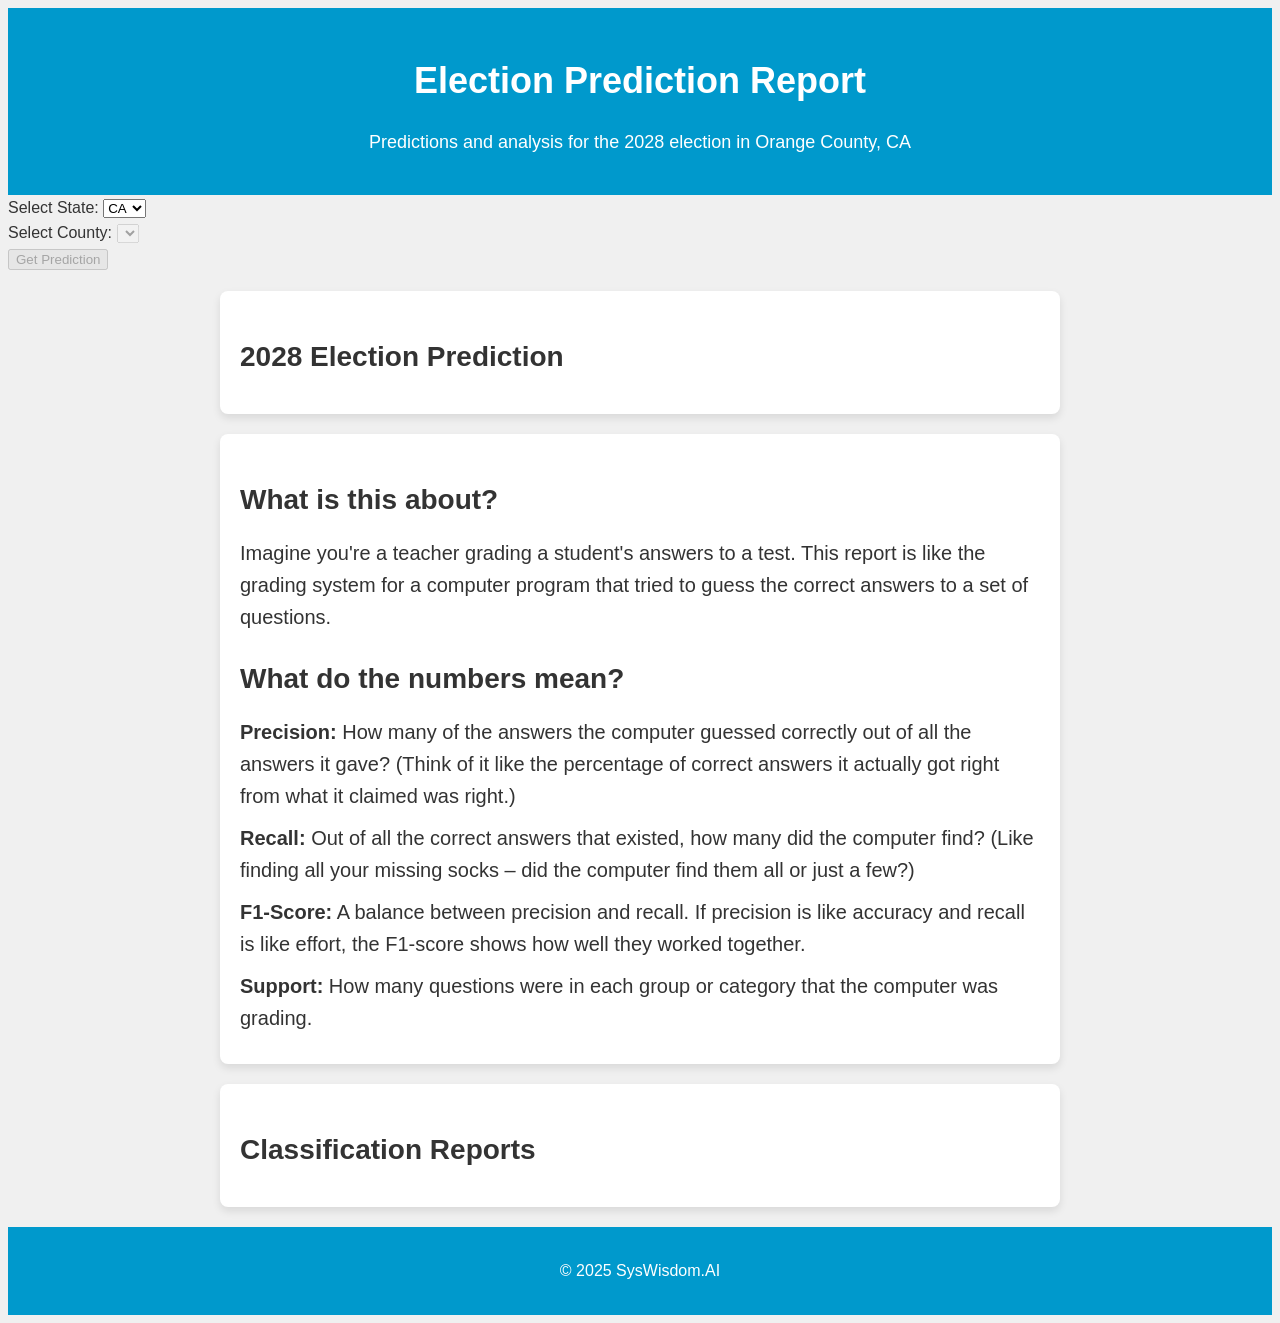
==== static/index.html @ aecadc68 "feat: Render.com deployment config + CORS + auto-train model on cold start" ====
<!DOCTYPE html>
<html lang="en">
<head>
    <meta charset="UTF-8">
    <meta name="viewport" content="width=device-width, initial-scale=1.0">
    <title>Election Prediction Report</title>
    <style>
        body {
            font-family: Arial, sans-serif;
            background-color: #f0f0f0;
            color: #333;
            line-height: 1.6;
        }
        header {
            background-color: #0099cc;
            color: #fff;
            text-align: center;
            padding: 20px;
        }
        header h1 {
            font-size: 36px;
            margin-bottom: 10px;
        }
        header p {
            font-size: 18px;
        }
        .report {
            padding: 20px;
            background-color: #fff;
            margin: 20px auto;
            max-width: 800px;
            border-radius: 8px;
            box-shadow: 0 4px 8px rgba(0, 0, 0, 0.1);
        }
        .report h2 {
            font-size: 28px;
            margin-bottom: 15px;
        }
        .report-details p {
            font-size: 20px;
            margin: 10px 0;
        }
        .footer {
            background-color: #0099cc;
            color: #fff;
            text-align: center;
            padding: 15px;
        }
        .footer p {
            font-size: 16px;
        }
        .highlight {
            font-weight: bold;
        }
        .explanation {
            padding: 20px;
            background-color: #fff;
            margin: 20px auto;
            max-width: 800px;
            border-radius: 8px;
            box-shadow: 0 4px 8px rgba(0, 0, 0, 0.1);
        }
        .explanation h2 {
            font-size: 28px;
            margin-bottom: 15px;
        }
        .explanation p {
            font-size: 20px;
            margin: 10px 0;
        }
    </style>
</head>
<body>
    <header>
        <h1>Election Prediction Report</h1>
        <p>Predictions and analysis for the 2028 election in Orange County, CA</p>
    </header>

    <!-- Dropdowns for selecting state and county -->
    <div>
        <label for="stateSelect">Select State:</label>
        <select id="stateSelect">
            <!-- Options will be populated dynamically -->
        </select>
    </div>
    <div>
        <label for="countySelect">Select County:</label>
        <select id="countySelect" disabled>
            <!-- Options will be populated dynamically -->
        </select>
    </div>
    <button id="fetchPrediction" disabled>Get Prediction</button>

    <div class="report">
        <h2>2028 Election Prediction</h2>
        <div class="report-details">
            <p id="prediction"></p>
        </div>
    </div>
    <div class="explanation">
        <h2>What is this about?</h2>
        <p>Imagine you're a teacher grading a student's answers to a test. This report is like the grading system for a computer program that tried to guess the correct answers to a set of questions.</p>
        <h2>What do the numbers mean?</h2>
        <p><strong>Precision:</strong> How many of the answers the computer guessed correctly out of all the answers it gave? (Think of it like the percentage of correct answers it actually got right from what it claimed was right.)</p>
        <p><strong>Recall:</strong> Out of all the correct answers that existed, how many did the computer find? (Like finding all your missing socks – did the computer find them all or just a few?)</p>
        <p><strong>F1-Score:</strong> A balance between precision and recall. If precision is like accuracy and recall is like effort, the F1-score shows how well they worked together.</p>
        <p><strong>Support:</strong> How many questions were in each group or category that the computer was grading.</p>
    </div>
    <div class="report">
        <h2>Classification Reports</h2>
        <div class="report-details" id="classification-reports"></div>
    </div>
    <div class="footer">
        <p>&copy; 2025 SysWisdom.AI</p>
    </div>
    <div id="donate-button-container">
        <div id="donate-button"></div>
        <script src="https://www.paypalobjects.com/donate/sdk/donate-sdk.js" charset="UTF-8"></script>
        <script>
        PayPal.Donation.Button({
        env:'production',
        hosted_button_id:'29RQA3MYT53HC',
        image: {
        src:'https://www.paypalobjects.com/en_US/i/btn/btn_donate_LG.gif',
        alt:'Donate with PayPal button',
        title:'PayPal - The safer, easier way to pay online!',
        }
        }).render('#donate-button');
        </script>
    </div>        
    <script>
        // When served from GitHub Pages, route API calls to the Render backend.
        // When served from Flask directly (localhost or Render itself), use relative URLs.
        const API_BASE = window.location.hostname === 'myvoter.syswisdom.ai'
            ? 'https://myvoterwisdom.onrender.com'
            : '';

        document.addEventListener('DOMContentLoaded', () => {
            const stateSelect = document.getElementById('stateSelect');
            const countySelect = document.getElementById('countySelect');
            const fetchPredictionButton = document.getElementById('fetchPrediction');

            // Fetch and populate state options
            fetch(`${API_BASE}/data/state.json`)
                .then(response => response.json())
                .then(states => {
                    console.log("States fetched:", states); // Debugging: Log the fetched states
                    states.forEach(state => {
                        const option = document.createElement('option');
                        option.value = state;
                        option.textContent = state;
                        stateSelect.appendChild(option);
                    });
                })
                .catch(error => {
                    console.error("Error fetching states:", error); // Debugging: Log any errors
                });

            // Event listener for state selection
            stateSelect.addEventListener('change', () => {
                const selectedState = stateSelect.value;
                countySelect.innerHTML = ''; // Clear previous options
                countySelect.disabled = true;
                fetchPredictionButton.disabled = false;

                // Fetch and populate county options based on selected state
                fetch(`${API_BASE}/data/county.json`)
                    .then(response => response.json())
                    .then(countiesByState => {
                        console.log("Counties fetched for state:", countiesByState); // Debugging: Log the fetched counties
                        const counties = countiesByState[selectedState] || [];
                        counties.forEach(county => {
                            const option = document.createElement('option');
                            option.value = county;
                            option.textContent = county;
                            countySelect.appendChild(option);
                        });
                        countySelect.disabled = false;
                    })
                    .catch(error => {
                        console.error("Error fetching counties:", error); // Debugging: Log any errors
                    });
            });

            // Event listener for county selection
            countySelect.addEventListener('change', () => {
                fetchPredictionButton.disabled = countySelect.value === '';
            });

            // Event listener for fetching prediction
            fetchPredictionButton.addEventListener('click', () => {
                const selectedState = stateSelect.value;
                const selectedCounty = countySelect.value;
                console.log(`Fetching prediction for state: ${selectedState}, county: ${selectedCounty}`); // Debugging: Log the selected values
                fetchPrediction(selectedState, selectedCounty);
            });

            function fetchPrediction(state, county) {
                fetch(`${API_BASE}/predict?state=${state}&county=${county}`)
                    .then(response => response.json())
                    .then(data => {
                        const classificationReports = document.getElementById('classification-reports');
                        classificationReports.innerHTML = ''; // Clear previous reports

                        if (data.message) {
                            // Display the message if the data contains only one class
                            document.getElementById('prediction').innerHTML = data.message;
                            return;
                        }

                        const models = ['Random Forest', 'Logistic Regression', 'SVM', 'Gradient Boosting'];

                        models.forEach(model => {
                            const report = data.classification_reports[model];
                            const modelDiv = document.createElement('div');
                            modelDiv.innerHTML = `
                                <h1>Classification Report: ${model}</h1>
                                <div class="report">
                                    <p><span class="highlight">Group 0:</span> Precision: ${report['0'] ? (report['0'].precision * 100).toFixed(2) + '%' : 'N/A'}, Recall: ${report['0'] ? (report['0'].recall * 100).toFixed(2) + '%' : 'N/A'}, F1-score: ${report['0'] ? (report['0']['f1-score'] * 100).toFixed(2) + '%' : 'N/A'}</p>
                                    <p><span class="highlight">Group 1:</span></p>
                                    <ul>
                                        <li>Precision: ${(report['1'].precision * 100).toFixed(2)}%</li>
                                        <li>Recall: ${(report['1'].recall * 100).toFixed(2)}%</li>
                                        <li>F1-score: ${(report['1']['f1-score'] * 100).toFixed(2)}%</li>
                                    </ul>
                                    <h3>Overall Performance:</h3>
                                    <ul>
                                        <li><span class="highlight">Accuracy:</span> ${(report.accuracy * 100).toFixed(2)}%</li>
                                        <li><span class="highlight">Macro Average:</span>
                                            <ul>
                                                <li>Precision: ${(report['macro avg'].precision * 100).toFixed(2)}%</li>
                                                <li>Recall: ${(report['macro avg'].recall * 100).toFixed(2)}%</li>
                                                <li>F1-score: ${(report['macro avg']['f1-score'] * 100).toFixed(2)}%</li>
                                            </ul>
                                        </li>
                                    </ul>
                                </div>
                            `;
                            classificationReports.appendChild(modelDiv);
                        });

                        let predictionText = '';
                        const randomForestPrediction = data.predictions['Random Forest'][0] === 1 ? 'Democratic' : 'Republican';
                        predictionText += `For ${county}, ${state}, the Random Forest model predicts a ${randomForestPrediction} win in 2028.<br>`;

                        const firstPredictions = Object.keys(data.predictions).map(model => data.predictions[model][0]);
                        const democraticWins = firstPredictions.filter(pred => pred === 1).length;
                        const republicanWins = firstPredictions.filter(pred => pred === 0).length;

                        if (democraticWins >= republicanWins) {
                            predictionText += 'The majority of models predict a Democratic win in 2028.';
                        } else {
                            predictionText += 'The majority of models predict a Republican win in 2028.';
                        }

                        document.getElementById('prediction').innerHTML = predictionText;
                    })
                    .catch(error => console.error('Error loading results:', error));
            }

            // Fetch the results.json file and display the likely winner and probability
            fetch('results.json')
                .then(response => response.json())
                .then(data => {
                    const resultsDiv = document.getElementById('prediction');

                    // Create and append the message paragraph
                    const message = document.createElement('p');
                    message.textContent = data.message;
                    resultsDiv.appendChild(message);

                    // Check if likely_winner and likely_winner_prob are present
                    if (data.likely_winner && data.likely_winner_prob !== undefined) {
                        // Create and append the likely winner paragraph
                        const winner = document.createElement('p');
                        winner.textContent = `Likely Winner: ${data.likely_winner}`;
                        resultsDiv.appendChild(winner);

                        // Create and append the likely winner probability paragraph
                        const winnerProb = document.createElement('p');
                        winnerProb.textContent = `Likely Winner Probability: ${data.likely_winner_prob.toFixed(2)}%`;
                        resultsDiv.appendChild(winnerProb);
                    }
                })
                .catch(error => console.error('Error fetching results:', error));
        });
    </script>
</body>
</html>
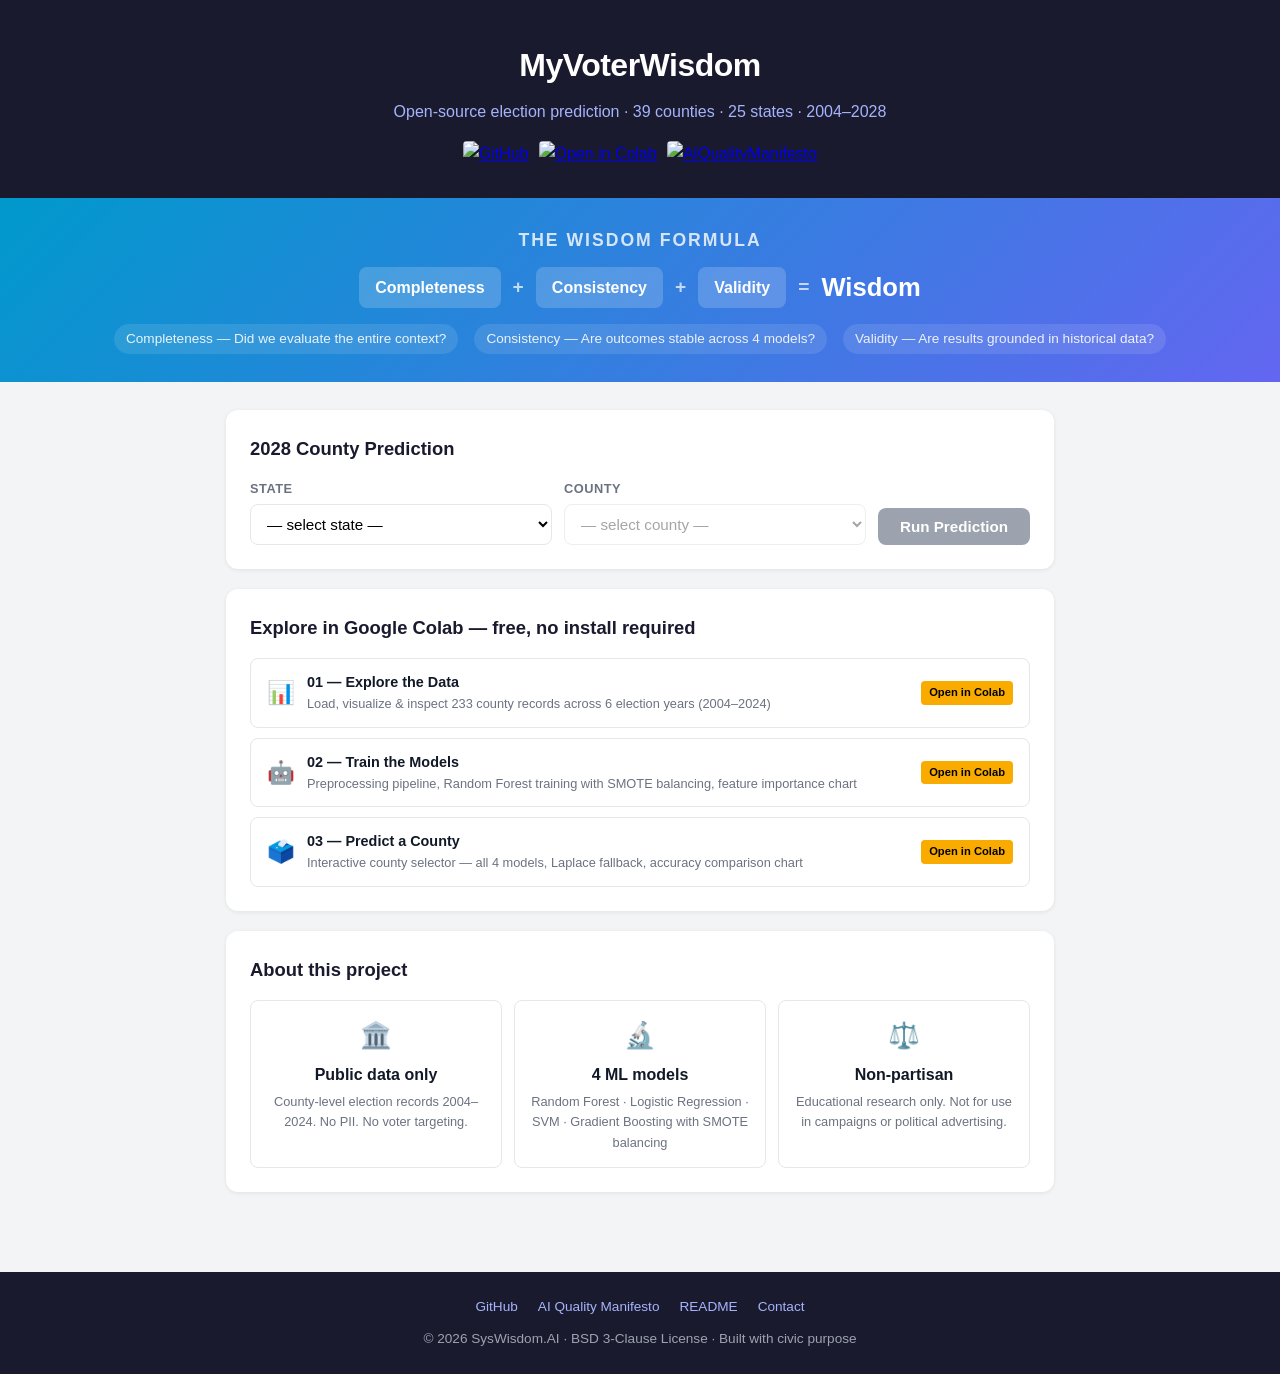
==== commit aae1f1df: "feat: redesign frontend with Wisdom formula, Colab notebooks, model results grid - Replace outdated " ====
--- a/static/index.html
+++ b/static/index.html
@@ -1,289 +1,405 @@
-<!DOCTYPE html>
+﻿<!DOCTYPE html>
 <html lang="en">
 <head>
     <meta charset="UTF-8">
     <meta name="viewport" content="width=device-width, initial-scale=1.0">
-    <title>Election Prediction Report</title>
+    <title>MyVoterWisdom — 2028 Election Prediction</title>
     <style>
+        :root {
+            --blue:   #0099cc;
+            --dark:   #1a1a2e;
+            --card:   #ffffff;
+            --muted:  #6b7280;
+            --border: #e5e7eb;
+            --green:  #059669;
+        }
+        * { box-sizing: border-box; margin: 0; padding: 0; }
         body {
-            font-family: Arial, sans-serif;
-            background-color: #f0f0f0;
-            color: #333;
+            font-family: -apple-system, BlinkMacSystemFont, "Segoe UI", Roboto, sans-serif;
+            background: #f3f4f6;
+            color: #111827;
             line-height: 1.6;
         }
+
+        /* HEADER */
         header {
-            background-color: #0099cc;
+            background: var(--dark);
             color: #fff;
+            padding: 40px 24px 32px;
             text-align: center;
-            padding: 20px;
-        }
-        header h1 {
-            font-size: 36px;
-            margin-bottom: 10px;
-        }
-        header p {
-            font-size: 18px;
-        }
-        .report {
-            padding: 20px;
-            background-color: #fff;
-            margin: 20px auto;
-            max-width: 800px;
+        }
+        header h1 { font-size: 2rem; font-weight: 700; letter-spacing: -0.5px; }
+        header p  { color: #a5b4fc; margin-top: 8px; font-size: 1rem; }
+        .badges   { margin-top: 16px; display: flex; gap: 10px; justify-content: center; flex-wrap: wrap; }
+        .badges a img { height: 20px; border-radius: 4px; }
+
+        /* WISDOM FORMULA */
+        .wisdom-banner {
+            background: linear-gradient(135deg, var(--blue), #6366f1);
+            color: #fff;
+            padding: 28px 24px;
+            text-align: center;
+        }
+        .wisdom-banner h2 { font-size: 1.1rem; text-transform: uppercase; letter-spacing: 2px; opacity: .8; margin-bottom: 12px; }
+        .formula {
+            font-size: 1.4rem;
+            font-weight: 600;
+            display: flex;
+            align-items: center;
+            justify-content: center;
+            gap: 12px;
+            flex-wrap: wrap;
+        }
+        .formula .dim    { background: rgba(255,255,255,.18); border-radius: 8px; padding: 8px 16px; font-size: 1rem; }
+        .formula .op     { opacity: .7; font-size: 1.2rem; }
+        .formula .result { font-size: 1.6rem; font-weight: 800; }
+        .wisdom-dims {
+            margin-top: 16px;
+            display: flex;
+            gap: 16px;
+            justify-content: center;
+            flex-wrap: wrap;
+            font-size: .85rem;
+            opacity: .9;
+        }
+        .wisdom-dims span { background: rgba(255,255,255,.12); padding: 4px 12px; border-radius: 20px; }
+
+        /* MAIN */
+        main { max-width: 860px; margin: 0 auto; padding: 28px 16px 60px; }
+
+        /* CARD */
+        .card {
+            background: var(--card);
+            border-radius: 12px;
+            box-shadow: 0 1px 4px rgba(0,0,0,.08);
+            padding: 24px;
+            margin-bottom: 20px;
+        }
+        .card h2 { font-size: 1.15rem; font-weight: 600; margin-bottom: 16px; color: var(--dark); }
+
+        /* PREDICT FORM */
+        .predict-form {
+            display: grid;
+            grid-template-columns: 1fr 1fr auto;
+            gap: 12px;
+            align-items: end;
+        }
+        .predict-form label  { font-size: .8rem; font-weight: 600; color: var(--muted); text-transform: uppercase; letter-spacing: .5px; display: block; margin-bottom: 4px; }
+        .predict-form select { width: 100%; padding: 10px 12px; border: 1px solid var(--border); border-radius: 8px; font-size: .95rem; background: #fff; cursor: pointer; }
+        .predict-form select:focus { outline: 2px solid var(--blue); }
+        #fetchPrediction {
+            padding: 10px 22px;
+            background: var(--blue);
+            color: #fff;
+            border: none;
             border-radius: 8px;
-            box-shadow: 0 4px 8px rgba(0, 0, 0, 0.1);
-        }
-        .report h2 {
-            font-size: 28px;
-            margin-bottom: 15px;
-        }
-        .report-details p {
-            font-size: 20px;
-            margin: 10px 0;
-        }
-        .footer {
-            background-color: #0099cc;
-            color: #fff;
-            text-align: center;
-            padding: 15px;
-        }
-        .footer p {
-            font-size: 16px;
-        }
-        .highlight {
-            font-weight: bold;
-        }
-        .explanation {
-            padding: 20px;
-            background-color: #fff;
-            margin: 20px auto;
-            max-width: 800px;
-            border-radius: 8px;
-            box-shadow: 0 4px 8px rgba(0, 0, 0, 0.1);
-        }
-        .explanation h2 {
-            font-size: 28px;
-            margin-bottom: 15px;
-        }
-        .explanation p {
-            font-size: 20px;
-            margin: 10px 0;
-        }
+            font-size: .95rem;
+            font-weight: 600;
+            cursor: pointer;
+            transition: background .2s;
+            white-space: nowrap;
+        }
+        #fetchPrediction:disabled { background: #9ca3af; cursor: not-allowed; }
+        #fetchPrediction:not(:disabled):hover { background: #007aaa; }
+        @media(max-width:580px) { .predict-form { grid-template-columns: 1fr; } }
+
+        /* LOADING */
+        #loading { display: none; text-align: center; padding: 16px; color: var(--muted); font-style: italic; font-size: .9rem; }
+
+        /* RESULTS */
+        #wisdom-result { display: none; }
+        #prediction-summary {
+            background: #eff6ff;
+            border-left: 4px solid var(--blue);
+            padding: 14px 18px;
+            border-radius: 0 8px 8px 0;
+            font-size: 1rem;
+            margin-bottom: 20px;
+        }
+        .model-grid { display: grid; grid-template-columns: 1fr 1fr; gap: 14px; }
+        @media(max-width:560px) { .model-grid { grid-template-columns: 1fr; } }
+        .model-card { border: 1px solid var(--border); border-radius: 10px; padding: 14px 16px; }
+        .model-card h3      { font-size: .9rem; font-weight: 700; margin-bottom: 10px; color: var(--dark); }
+        .model-card .accuracy { font-size: 1.5rem; font-weight: 800; color: var(--blue); }
+        .model-card .stats  { font-size: .8rem; color: var(--muted); margin-top: 6px; line-height: 1.8; }
+        .prediction-badge   { display: inline-block; margin-top: 8px; padding: 3px 10px; border-radius: 20px; font-size: .75rem; font-weight: 700; }
+        .dem { background: #dbeafe; color: #1d4ed8; }
+        .rep { background: #fee2e2; color: #b91c1c; }
+
+        /* COLAB LINKS */
+        .notebook-list   { display: flex; flex-direction: column; gap: 10px; }
+        .notebook-link   { display: flex; align-items: center; gap: 12px; padding: 12px 16px; border: 1px solid var(--border); border-radius: 8px; text-decoration: none; color: inherit; transition: border-color .2s, box-shadow .2s; }
+        .notebook-link:hover { border-color: var(--blue); box-shadow: 0 0 0 3px rgba(0,153,204,.1); }
+        .nb-icon  { font-size: 1.4rem; }
+        .nb-title { font-weight: 600; font-size: .9rem; }
+        .nb-desc  { font-size: .8rem; color: var(--muted); }
+        .colab-badge { margin-left: auto; background: #f9ab00; color: #000; font-size: .7rem; font-weight: 700; padding: 3px 8px; border-radius: 4px; }
+
+        /* ABOUT */
+        .about-grid { display: grid; grid-template-columns: 1fr 1fr 1fr; gap: 12px; }
+        @media(max-width:560px) { .about-grid { grid-template-columns: 1fr; } }
+        .about-item { text-align: center; padding: 14px; border: 1px solid var(--border); border-radius: 8px; }
+        .about-item .icon { font-size: 1.6rem; margin-bottom: 6px; }
+        .about-item p { font-size: .8rem; color: var(--muted); margin-top: 4px; }
+
+        /* FOOTER */
+        footer { background: var(--dark); color: #9ca3af; text-align: center; padding: 24px; font-size: .85rem; }
+        footer a { color: #a5b4fc; text-decoration: none; }
+        footer a:hover { text-decoration: underline; }
+        .footer-links { display: flex; gap: 20px; justify-content: center; flex-wrap: wrap; margin-bottom: 10px; }
     </style>
 </head>
 <body>
-    <header>
-        <h1>Election Prediction Report</h1>
-        <p>Predictions and analysis for the 2028 election in Orange County, CA</p>
-    </header>
-
-    <!-- Dropdowns for selecting state and county -->
-    <div>
-        <label for="stateSelect">Select State:</label>
-        <select id="stateSelect">
-            <!-- Options will be populated dynamically -->
-        </select>
-    </div>
-    <div>
-        <label for="countySelect">Select County:</label>
-        <select id="countySelect" disabled>
-            <!-- Options will be populated dynamically -->
-        </select>
-    </div>
-    <button id="fetchPrediction" disabled>Get Prediction</button>
-
-    <div class="report">
-        <h2>2028 Election Prediction</h2>
-        <div class="report-details">
-            <p id="prediction"></p>
+
+<header>
+    <h1>MyVoterWisdom</h1>
+    <p>Open-source election prediction &middot; 39 counties &middot; 25 states &middot; 2004&ndash;2028</p>
+    <div class="badges">
+        <a href="https://github.com/sysWisdom/myvoterwisdom" target="_blank">
+            <img src="https://img.shields.io/badge/GitHub-sysWisdom%2Fmyvoterwisdom-blue?logo=github" alt="GitHub">
+        </a>
+        <a href="https://colab.research.google.com/github/sysWisdom/myvoterwisdom/blob/main/notebooks/01_explore_data.ipynb" target="_blank">
+            <img src="https://colab.research.google.com/assets/colab-badge.svg" alt="Open in Colab">
+        </a>
+        <a href="https://github.com/sysWisdom/AIQualityManifesto" target="_blank">
+            <img src="https://img.shields.io/badge/Wisdom-AIQualityManifesto-6366f1?logo=github" alt="AIQualityManifesto">
+        </a>
+    </div>
+</header>
+
+<div class="wisdom-banner">
+    <h2>The Wisdom Formula</h2>
+    <div class="formula">
+        <span class="dim">Completeness</span>
+        <span class="op">+</span>
+        <span class="dim">Consistency</span>
+        <span class="op">+</span>
+        <span class="dim">Validity</span>
+        <span class="op">=</span>
+        <span class="result">Wisdom</span>
+    </div>
+    <div class="wisdom-dims">
+        <span>Completeness &mdash; Did we evaluate the entire context?</span>
+        <span>Consistency &mdash; Are outcomes stable across 4 models?</span>
+        <span>Validity &mdash; Are results grounded in historical data?</span>
+    </div>
+</div>
+
+<main>
+
+    <!-- PREDICT TOOL -->
+    <div class="card">
+        <h2>2028 County Prediction</h2>
+        <div class="predict-form">
+            <div>
+                <label for="stateSelect">State</label>
+                <select id="stateSelect"><option value="">&#8212; select state &#8212;</option></select>
+            </div>
+            <div>
+                <label for="countySelect">County</label>
+                <select id="countySelect" disabled><option value="">&#8212; select county &#8212;</option></select>
+            </div>
+            <div>
+                <label>&nbsp;</label>
+                <button id="fetchPrediction" disabled>Run Prediction</button>
+            </div>
         </div>
-    </div>
-    <div class="explanation">
-        <h2>What is this about?</h2>
-        <p>Imagine you're a teacher grading a student's answers to a test. This report is like the grading system for a computer program that tried to guess the correct answers to a set of questions.</p>
-        <h2>What do the numbers mean?</h2>
-        <p><strong>Precision:</strong> How many of the answers the computer guessed correctly out of all the answers it gave? (Think of it like the percentage of correct answers it actually got right from what it claimed was right.)</p>
-        <p><strong>Recall:</strong> Out of all the correct answers that existed, how many did the computer find? (Like finding all your missing socks – did the computer find them all or just a few?)</p>
-        <p><strong>F1-Score:</strong> A balance between precision and recall. If precision is like accuracy and recall is like effort, the F1-score shows how well they worked together.</p>
-        <p><strong>Support:</strong> How many questions were in each group or category that the computer was grading.</p>
-    </div>
-    <div class="report">
-        <h2>Classification Reports</h2>
-        <div class="report-details" id="classification-reports"></div>
-    </div>
-    <div class="footer">
-        <p>&copy; 2025 SysWisdom.AI</p>
-    </div>
-    <div id="donate-button-container">
-        <div id="donate-button"></div>
-        <script src="https://www.paypalobjects.com/donate/sdk/donate-sdk.js" charset="UTF-8"></script>
-        <script>
-        PayPal.Donation.Button({
-        env:'production',
-        hosted_button_id:'29RQA3MYT53HC',
-        image: {
-        src:'https://www.paypalobjects.com/en_US/i/btn/btn_donate_LG.gif',
-        alt:'Donate with PayPal button',
-        title:'PayPal - The safer, easier way to pay online!',
-        }
-        }).render('#donate-button');
-        </script>
-    </div>        
-    <script>
-        // When served from GitHub Pages, route API calls to the Render backend.
-        // When served from Flask directly (localhost or Render itself), use relative URLs.
-        const API_BASE = window.location.hostname === 'myvoter.syswisdom.ai'
-            ? 'https://myvoterwisdom.onrender.com'
-            : '';
-
-        document.addEventListener('DOMContentLoaded', () => {
-            const stateSelect = document.getElementById('stateSelect');
-            const countySelect = document.getElementById('countySelect');
-            const fetchPredictionButton = document.getElementById('fetchPrediction');
-
-            // Fetch and populate state options
-            fetch(`${API_BASE}/data/state.json`)
-                .then(response => response.json())
-                .then(states => {
-                    console.log("States fetched:", states); // Debugging: Log the fetched states
-                    states.forEach(state => {
-                        const option = document.createElement('option');
-                        option.value = state;
-                        option.textContent = state;
-                        stateSelect.appendChild(option);
-                    });
-                })
-                .catch(error => {
-                    console.error("Error fetching states:", error); // Debugging: Log any errors
+        <p id="loading">Running 4 models &#8212; Random Forest, Logistic Regression, SVM, Gradient Boosting&#8230;<br>
+        <small>First request after idle may take up to 60s on the free tier.</small></p>
+    </div>
+
+    <!-- RESULTS -->
+    <div id="wisdom-result">
+        <div class="card">
+            <h2>Wisdom Analysis</h2>
+            <div id="prediction-summary"></div>
+            <div class="model-grid" id="model-grid"></div>
+        </div>
+    </div>
+
+    <!-- COLAB NOTEBOOKS -->
+    <div class="card">
+        <h2>Explore in Google Colab &#8212; free, no install required</h2>
+        <div class="notebook-list">
+            <a class="notebook-link" href="https://colab.research.google.com/github/sysWisdom/myvoterwisdom/blob/main/notebooks/01_explore_data.ipynb" target="_blank">
+                <span class="nb-icon">&#x1F4CA;</span>
+                <div>
+                    <div class="nb-title">01 &mdash; Explore the Data</div>
+                    <div class="nb-desc">Load, visualize &amp; inspect 233 county records across 6 election years (2004&ndash;2024)</div>
+                </div>
+                <span class="colab-badge">Open in Colab</span>
+            </a>
+            <a class="notebook-link" href="https://colab.research.google.com/github/sysWisdom/myvoterwisdom/blob/main/notebooks/02_train_model.ipynb" target="_blank">
+                <span class="nb-icon">&#x1F916;</span>
+                <div>
+                    <div class="nb-title">02 &mdash; Train the Models</div>
+                    <div class="nb-desc">Preprocessing pipeline, Random Forest training with SMOTE balancing, feature importance chart</div>
+                </div>
+                <span class="colab-badge">Open in Colab</span>
+            </a>
+            <a class="notebook-link" href="https://colab.research.google.com/github/sysWisdom/myvoterwisdom/blob/main/notebooks/03_predict_county.ipynb" target="_blank">
+                <span class="nb-icon">&#x1F5F3;&#xFE0F;</span>
+                <div>
+                    <div class="nb-title">03 &mdash; Predict a County</div>
+                    <div class="nb-desc">Interactive county selector &#8212; all 4 models, Laplace fallback, accuracy comparison chart</div>
+                </div>
+                <span class="colab-badge">Open in Colab</span>
+            </a>
+        </div>
+    </div>
+
+    <!-- ABOUT -->
+    <div class="card">
+        <h2>About this project</h2>
+        <div class="about-grid">
+            <div class="about-item">
+                <div class="icon">&#x1F3DB;&#xFE0F;</div>
+                <strong>Public data only</strong>
+                <p>County-level election records 2004&ndash;2024. No PII. No voter targeting.</p>
+            </div>
+            <div class="about-item">
+                <div class="icon">&#x1F52C;</div>
+                <strong>4 ML models</strong>
+                <p>Random Forest &middot; Logistic Regression &middot; SVM &middot; Gradient Boosting with SMOTE balancing</p>
+            </div>
+            <div class="about-item">
+                <div class="icon">&#x2696;&#xFE0F;</div>
+                <strong>Non-partisan</strong>
+                <p>Educational research only. Not for use in campaigns or political advertising.</p>
+            </div>
+        </div>
+    </div>
+
+</main>
+
+<footer>
+    <div class="footer-links">
+        <a href="https://github.com/sysWisdom/myvoterwisdom" target="_blank">GitHub</a>
+        <a href="https://github.com/sysWisdom/AIQualityManifesto" target="_blank">AI Quality Manifesto</a>
+        <a href="https://github.com/sysWisdom/myvoterwisdom/blob/main/README.md" target="_blank">README</a>
+        <a href="mailto:info@syswisdom.ai">Contact</a>
+    </div>
+    <p>&copy; 2026 SysWisdom.AI &middot; BSD 3-Clause License &middot; Built with civic purpose</p>
+</footer>
+
+<script>
+    const API_BASE = window.location.hostname === 'myvoter.syswisdom.ai'
+        ? 'https://myvoterwisdom.onrender.com'
+        : '';
+
+    const stateSelect  = document.getElementById('stateSelect');
+    const countySelect = document.getElementById('countySelect');
+    const runBtn       = document.getElementById('fetchPrediction');
+    const loading      = document.getElementById('loading');
+
+    // Load states
+    fetch(`${API_BASE}/data/state.json`)
+        .then(r => r.json())
+        .then(states => {
+            states.forEach(s => {
+                const o = document.createElement('option');
+                o.value = o.textContent = s;
+                stateSelect.appendChild(o);
+            });
+        })
+        .catch(() => {});
+
+    stateSelect.addEventListener('change', () => {
+        countySelect.innerHTML = '<option value="">&#8212; select county &#8212;</option>';
+        countySelect.disabled = true;
+        runBtn.disabled = true;
+
+        fetch(`${API_BASE}/data/county.json`)
+            .then(r => r.json())
+            .then(map => {
+                (map[stateSelect.value] || []).forEach(c => {
+                    const o = document.createElement('option');
+                    o.value = o.textContent = c;
+                    countySelect.appendChild(o);
                 });
-
-            // Event listener for state selection
-            stateSelect.addEventListener('change', () => {
-                const selectedState = stateSelect.value;
-                countySelect.innerHTML = ''; // Clear previous options
-                countySelect.disabled = true;
-                fetchPredictionButton.disabled = false;
-
-                // Fetch and populate county options based on selected state
-                fetch(`${API_BASE}/data/county.json`)
-                    .then(response => response.json())
-                    .then(countiesByState => {
-                        console.log("Counties fetched for state:", countiesByState); // Debugging: Log the fetched counties
-                        const counties = countiesByState[selectedState] || [];
-                        counties.forEach(county => {
-                            const option = document.createElement('option');
-                            option.value = county;
-                            option.textContent = county;
-                            countySelect.appendChild(option);
-                        });
-                        countySelect.disabled = false;
-                    })
-                    .catch(error => {
-                        console.error("Error fetching counties:", error); // Debugging: Log any errors
-                    });
+                countySelect.disabled = false;
             });
-
-            // Event listener for county selection
-            countySelect.addEventListener('change', () => {
-                fetchPredictionButton.disabled = countySelect.value === '';
+    });
+
+    countySelect.addEventListener('change', () => {
+        runBtn.disabled = countySelect.value === '';
+    });
+
+    runBtn.addEventListener('click', () => {
+        const state  = stateSelect.value;
+        const county = countySelect.value;
+        loading.style.display = 'block';
+        document.getElementById('wisdom-result').style.display = 'none';
+        runBtn.disabled = true;
+
+        fetch(`${API_BASE}/predict?state=${encodeURIComponent(state)}&county=${encodeURIComponent(county)}`)
+            .then(r => r.json())
+            .then(data => {
+                loading.style.display = 'none';
+                runBtn.disabled = false;
+                renderResults(data, county, state);
+            })
+            .catch(err => {
+                loading.style.display = 'none';
+                runBtn.disabled = false;
+                alert('Prediction service may be warming up (free tier: up to 60s). Please try again in a moment.');
+                console.error(err);
             });
-
-            // Event listener for fetching prediction
-            fetchPredictionButton.addEventListener('click', () => {
-                const selectedState = stateSelect.value;
-                const selectedCounty = countySelect.value;
-                console.log(`Fetching prediction for state: ${selectedState}, county: ${selectedCounty}`); // Debugging: Log the selected values
-                fetchPrediction(selectedState, selectedCounty);
-            });
-
-            function fetchPrediction(state, county) {
-                fetch(`${API_BASE}/predict?state=${state}&county=${county}`)
-                    .then(response => response.json())
-                    .then(data => {
-                        const classificationReports = document.getElementById('classification-reports');
-                        classificationReports.innerHTML = ''; // Clear previous reports
-
-                        if (data.message) {
-                            // Display the message if the data contains only one class
-                            document.getElementById('prediction').innerHTML = data.message;
-                            return;
-                        }
-
-                        const models = ['Random Forest', 'Logistic Regression', 'SVM', 'Gradient Boosting'];
-
-                        models.forEach(model => {
-                            const report = data.classification_reports[model];
-                            const modelDiv = document.createElement('div');
-                            modelDiv.innerHTML = `
-                                <h1>Classification Report: ${model}</h1>
-                                <div class="report">
-                                    <p><span class="highlight">Group 0:</span> Precision: ${report['0'] ? (report['0'].precision * 100).toFixed(2) + '%' : 'N/A'}, Recall: ${report['0'] ? (report['0'].recall * 100).toFixed(2) + '%' : 'N/A'}, F1-score: ${report['0'] ? (report['0']['f1-score'] * 100).toFixed(2) + '%' : 'N/A'}</p>
-                                    <p><span class="highlight">Group 1:</span></p>
-                                    <ul>
-                                        <li>Precision: ${(report['1'].precision * 100).toFixed(2)}%</li>
-                                        <li>Recall: ${(report['1'].recall * 100).toFixed(2)}%</li>
-                                        <li>F1-score: ${(report['1']['f1-score'] * 100).toFixed(2)}%</li>
-                                    </ul>
-                                    <h3>Overall Performance:</h3>
-                                    <ul>
-                                        <li><span class="highlight">Accuracy:</span> ${(report.accuracy * 100).toFixed(2)}%</li>
-                                        <li><span class="highlight">Macro Average:</span>
-                                            <ul>
-                                                <li>Precision: ${(report['macro avg'].precision * 100).toFixed(2)}%</li>
-                                                <li>Recall: ${(report['macro avg'].recall * 100).toFixed(2)}%</li>
-                                                <li>F1-score: ${(report['macro avg']['f1-score'] * 100).toFixed(2)}%</li>
-                                            </ul>
-                                        </li>
-                                    </ul>
-                                </div>
-                            `;
-                            classificationReports.appendChild(modelDiv);
-                        });
-
-                        let predictionText = '';
-                        const randomForestPrediction = data.predictions['Random Forest'][0] === 1 ? 'Democratic' : 'Republican';
-                        predictionText += `For ${county}, ${state}, the Random Forest model predicts a ${randomForestPrediction} win in 2028.<br>`;
-
-                        const firstPredictions = Object.keys(data.predictions).map(model => data.predictions[model][0]);
-                        const democraticWins = firstPredictions.filter(pred => pred === 1).length;
-                        const republicanWins = firstPredictions.filter(pred => pred === 0).length;
-
-                        if (democraticWins >= republicanWins) {
-                            predictionText += 'The majority of models predict a Democratic win in 2028.';
-                        } else {
-                            predictionText += 'The majority of models predict a Republican win in 2028.';
-                        }
-
-                        document.getElementById('prediction').innerHTML = predictionText;
-                    })
-                    .catch(error => console.error('Error loading results:', error));
-            }
-
-            // Fetch the results.json file and display the likely winner and probability
-            fetch('results.json')
-                .then(response => response.json())
-                .then(data => {
-                    const resultsDiv = document.getElementById('prediction');
-
-                    // Create and append the message paragraph
-                    const message = document.createElement('p');
-                    message.textContent = data.message;
-                    resultsDiv.appendChild(message);
-
-                    // Check if likely_winner and likely_winner_prob are present
-                    if (data.likely_winner && data.likely_winner_prob !== undefined) {
-                        // Create and append the likely winner paragraph
-                        const winner = document.createElement('p');
-                        winner.textContent = `Likely Winner: ${data.likely_winner}`;
-                        resultsDiv.appendChild(winner);
-
-                        // Create and append the likely winner probability paragraph
-                        const winnerProb = document.createElement('p');
-                        winnerProb.textContent = `Likely Winner Probability: ${data.likely_winner_prob.toFixed(2)}%`;
-                        resultsDiv.appendChild(winnerProb);
-                    }
-                })
-                .catch(error => console.error('Error fetching results:', error));
+    });
+
+    function renderResults(data, county, state) {
+        const resultEl = document.getElementById('wisdom-result');
+        const summary  = document.getElementById('prediction-summary');
+        const grid     = document.getElementById('model-grid');
+
+        if (data.message) {
+            summary.innerHTML = `<strong>Note:</strong> ${data.message}`;
+            grid.innerHTML = '';
+            resultEl.style.display = 'block';
+            return;
+        }
+
+        const models  = ['Random Forest', 'Logistic Regression', 'SVM', 'Gradient Boosting'];
+        const preds   = data.predictions || {};
+        const reports = data.classification_reports || {};
+
+        const votes    = models.map(m => (preds[m] || [0])[0]);
+        const demVotes = votes.filter(v => v === 1).length;
+        const repVotes = votes.filter(v => v === 0).length;
+        const winner   = demVotes >= repVotes ? 'Democratic' : 'Republican';
+        const agree    = demVotes === 4 || repVotes === 4;
+
+        summary.innerHTML = `
+            <strong>${county}, ${state} &mdash; 2028 Projection:</strong>
+            ${winner} win predicted by ${Math.max(demVotes, repVotes)} of 4 models.
+            ${agree ? '&#x2705; All 4 models agree &mdash; high Consistency (Wisdom &uarr;)' : '&#x26A0;&#xFE0F; Models disagree &mdash; review individual results below'}
+        `;
+
+        grid.innerHTML = '';
+        models.forEach(model => {
+            const r   = reports[model] || {};
+            const acc = r.accuracy != null ? (r.accuracy * 100).toFixed(1) + '%' : 'N/A';
+            const p   = (preds[model] || [0])[0];
+            const cls = p === 1 ? 'dem' : 'rep';
+            const lbl = p === 1 ? 'Democratic' : 'Republican';
+            const prec = r['macro avg'] ? (r['macro avg'].precision  * 100).toFixed(1) + '%' : '&mdash;';
+            const rec  = r['macro avg'] ? (r['macro avg'].recall     * 100).toFixed(1) + '%' : '&mdash;';
+            const f1   = r['macro avg'] ? (r['macro avg']['f1-score']* 100).toFixed(1) + '%' : '&mdash;';
+
+            const card = document.createElement('div');
+            card.className = 'model-card';
+            card.innerHTML = `
+                <h3>${model}</h3>
+                <div class="accuracy">${acc}</div>
+                <div class="stats">Precision: ${prec} &nbsp;|&nbsp; Recall: ${rec} &nbsp;|&nbsp; F1: ${f1}</div>
+                <span class="prediction-badge ${cls}">${lbl}</span>
+            `;
+            grid.appendChild(card);
         });
-    </script>
+
+        resultEl.style.display = 'block';
+        resultEl.scrollIntoView({ behavior: 'smooth', block: 'start' });
+    }
+</script>
 </body>
-</html>+</html>
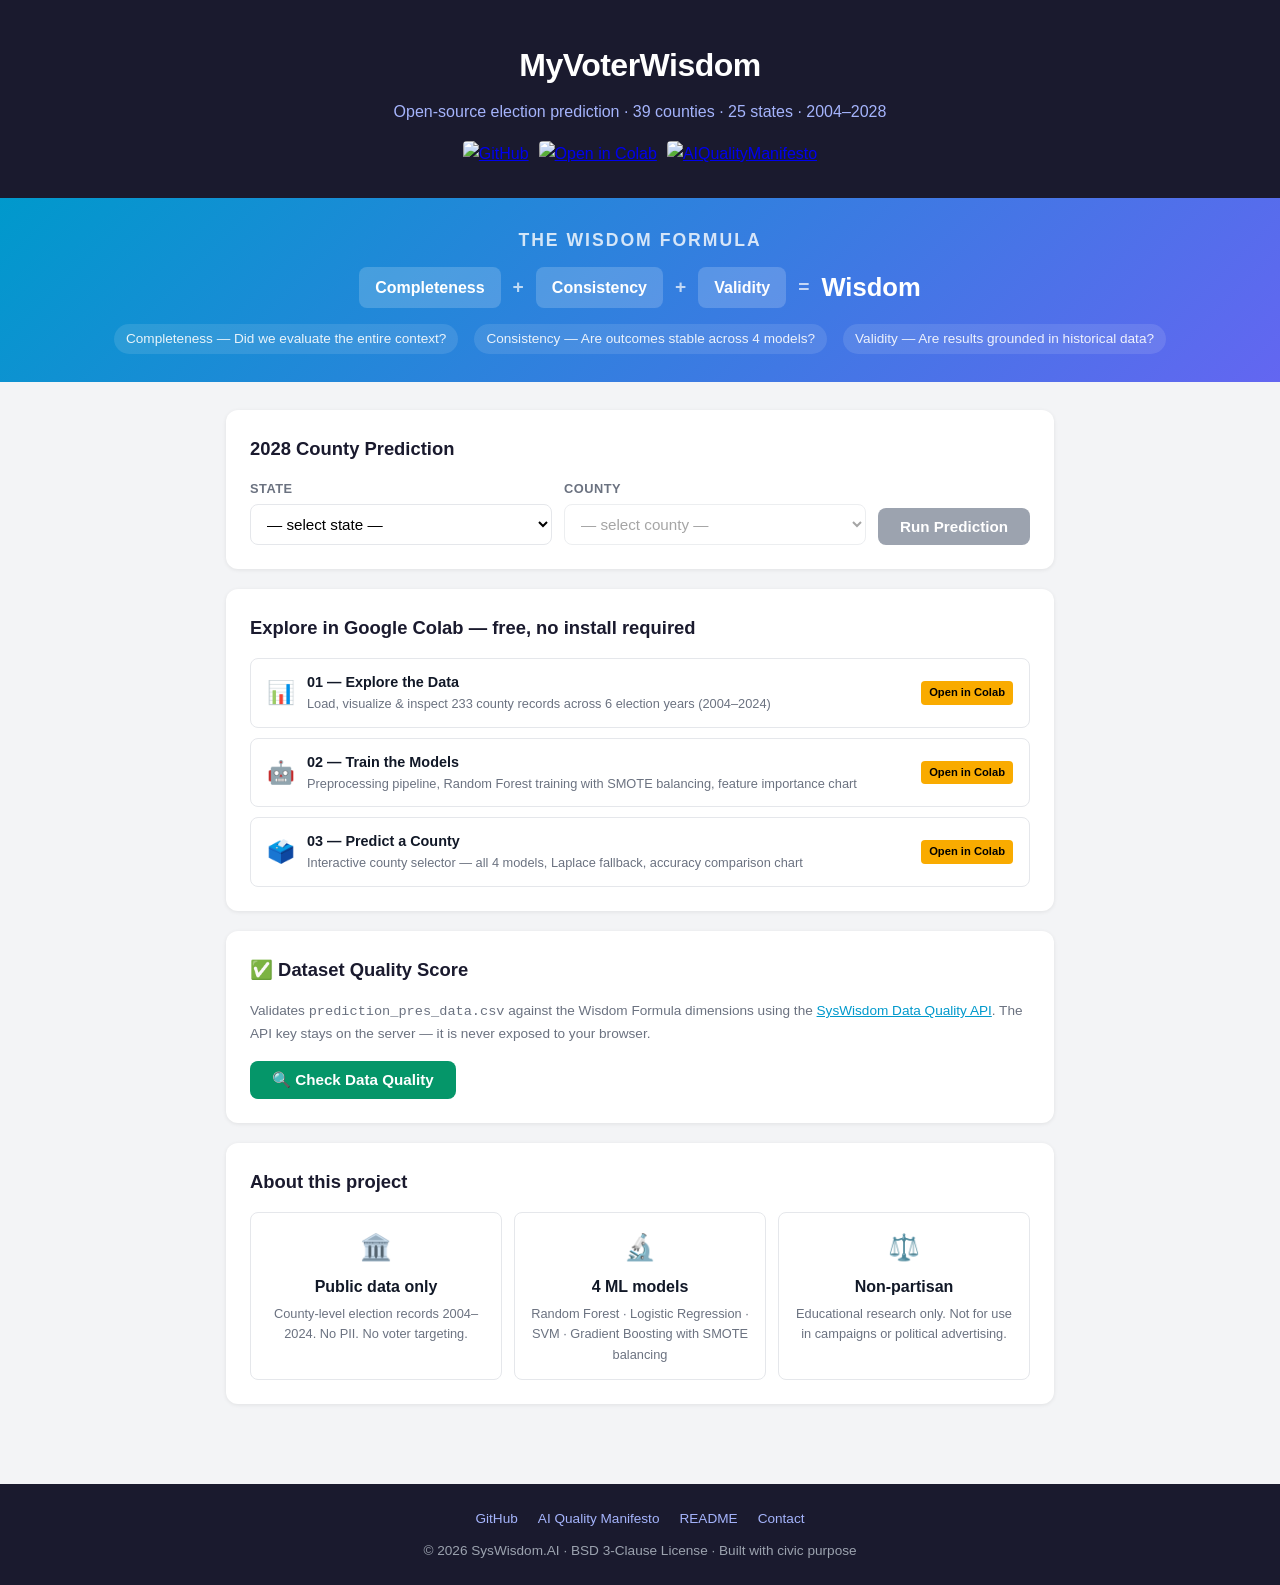
==== commit c0f69f4f: "feat: add Data Quality Score card (secure server-side proxy)" ====
--- a/static/index.html
+++ b/static/index.html
@@ -141,6 +141,33 @@
         .about-item { text-align: center; padding: 14px; border: 1px solid var(--border); border-radius: 8px; }
         .about-item .icon { font-size: 1.6rem; margin-bottom: 6px; }
         .about-item p { font-size: .8rem; color: var(--muted); margin-top: 4px; }
+
+        /* DATA QUALITY */
+        .dq-score-wrap  { text-align: center; margin-bottom: 20px; }
+        .dq-score-big   { font-size: 3.5rem; font-weight: 800; line-height: 1; }
+        .dq-score-label { font-size: .85rem; color: var(--muted); margin-top: 4px; }
+        .dq-dims        { display: flex; flex-direction: column; gap: 10px; margin-bottom: 16px; }
+        .dq-dim-row     { display: grid; grid-template-columns: 110px 1fr 50px; align-items: center; gap: 10px; }
+        .dq-dim-label   { font-size: .85rem; font-weight: 600; text-align: right; }
+        .dq-bar-track   { background: #e5e7eb; border-radius: 6px; height: 10px; overflow: hidden; }
+        .dq-bar-fill    { height: 100%; border-radius: 6px; transition: width .6s ease; }
+        .dq-dim-pct     { font-size: .85rem; font-weight: 700; }
+        .dq-issues      { margin-top: 12px; display: flex; flex-direction: column; gap: 4px; }
+        .dq-issue-item  { font-size: .8rem; color: #92400e; background: #fef3c7; border-radius: 6px; padding: 6px 10px; }
+        .dq-cached-note { font-size: .75rem; color: var(--muted); font-style: italic; margin-top: 10px; }
+        .dq-btn {
+            padding: 10px 22px;
+            background: var(--green);
+            color: #fff;
+            border: none;
+            border-radius: 8px;
+            font-size: .95rem;
+            font-weight: 600;
+            cursor: pointer;
+            transition: background .2s;
+        }
+        .dq-btn:hover     { background: #047857; }
+        .dq-btn:disabled  { background: #9ca3af; cursor: not-allowed; }
 
         /* FOOTER */
         footer { background: var(--dark); color: #9ca3af; text-align: center; padding: 24px; font-size: .85rem; }
@@ -248,6 +275,19 @@
         </div>
     </div>
 
+    <!-- DATA QUALITY SCORE -->
+    <div class="card">
+        <h2>&#x2705; Dataset Quality Score</h2>
+        <p style="font-size:.85rem;color:var(--muted);margin-bottom:16px">
+            Validates <code>prediction_pres_data.csv</code> against the Wisdom Formula dimensions
+            using the <a href="https://www.syswisdom.ai/data-quality-score" target="_blank" style="color:var(--blue)">SysWisdom Data Quality API</a>.
+            The API key stays on the server &mdash; it is never exposed to your browser.
+        </p>
+        <button id="runDQCheck" class="dq-btn">&#x1F50D; Check Data Quality</button>
+        <p id="dq-loading" style="display:none;margin-top:12px;font-style:italic;color:var(--muted)">Analyzing prediction dataset&hellip;</p>
+        <div id="dq-result" style="display:none;margin-top:20px"></div>
+    </div>
+
     <!-- ABOUT -->
     <div class="card">
         <h2>About this project</h2>
@@ -400,6 +440,91 @@
         resultEl.style.display = 'block';
         resultEl.scrollIntoView({ behavior: 'smooth', block: 'start' });
     }
+
+    // ── Data Quality Score ────────────────────────────────────────────────────
+    const dqBtn    = document.getElementById('runDQCheck');
+    const dqLoad   = document.getElementById('dq-loading');
+    const dqResult = document.getElementById('dq-result');
+
+    dqBtn.addEventListener('click', () => {
+        dqBtn.disabled = true;
+        dqLoad.style.display = 'block';
+        dqResult.style.display = 'none';
+
+        fetch(`${API_BASE}/data-quality`)
+            .then(r => r.json())
+            .then(data => {
+                dqLoad.style.display = 'none';
+                dqBtn.disabled = false;
+                if (data.error) {
+                    dqResult.innerHTML = `<p style="color:#dc2626">&#x26A0;&#xFE0F; ${data.error}</p>`;
+                } else {
+                    renderDQ(data);
+                }
+                dqResult.style.display = 'block';
+            })
+            .catch(err => {
+                dqLoad.style.display = 'none';
+                dqBtn.disabled = false;
+                dqResult.innerHTML = '<p style="color:#dc2626">&#x26A0;&#xFE0F; Service unavailable &mdash; the server may be warming up. Try again in a moment.</p>';
+                dqResult.style.display = 'block';
+                console.error(err);
+            });
+    });
+
+    function renderDQ(data) {
+        const score = data.overall_score ?? null;
+        const dims  = [
+            { label: 'Completeness', value: data.completeness?.score ?? null },
+            { label: 'Consistency',  value: data.consistency?.score  ?? null },
+            { label: 'Validity',     value: data.validity?.score     ?? null },
+        ];
+        const scoreColor = s => s >= 80 ? '#059669' : s >= 60 ? '#d97706' : '#dc2626';
+        let html = '';
+
+        if (score !== null) {
+            html += `
+                <div class="dq-score-wrap">
+                    <div class="dq-score-big" style="color:${scoreColor(score)}">${score.toFixed(1)}<span style="font-size:1.5rem">%</span></div>
+                    <div class="dq-score-label">Overall Quality Score &mdash; ${data.row_count} rows &times; ${data.column_count} columns</div>
+                </div>`;
+        }
+
+        html += '<div class="dq-dims">';
+        dims.forEach(({label, value}) => {
+            if (value === null) return;
+            const pct = Math.round(value);
+            html += `
+                <div class="dq-dim-row">
+                    <span class="dq-dim-label">${label}</span>
+                    <div class="dq-bar-track"><div class="dq-bar-fill" style="width:${pct}%;background:${scoreColor(pct)}"></div></div>
+                    <span class="dq-dim-pct" style="color:${scoreColor(pct)}">${pct}%</span>
+                </div>`;
+        });
+        html += '</div>';
+
+        const issues = [
+            ...(data.completeness?.critical_missing || []),
+            ...(data.consistency?.issues            || []),
+            ...(data.validity?.validity_checks      || []),
+        ];
+        if (issues.length > 0) {
+            html += '<div class="dq-issues">';
+            issues.forEach(issue => {
+                const text = typeof issue === 'string'
+                    ? issue
+                    : `<strong>${issue.column}:</strong> ${issue.issue}`;
+                html += `<div class="dq-issue-item">&#x26A0;&#xFE0F; ${text}</div>`;
+            });
+            html += '</div>';
+        }
+
+        if (data.cached) {
+            html += '<p class="dq-cached-note">&#x1F4BE; Cached result &mdash; restart server to refresh</p>';
+        }
+
+        dqResult.innerHTML = html;
+    }
 </script>
 </body>
 </html>
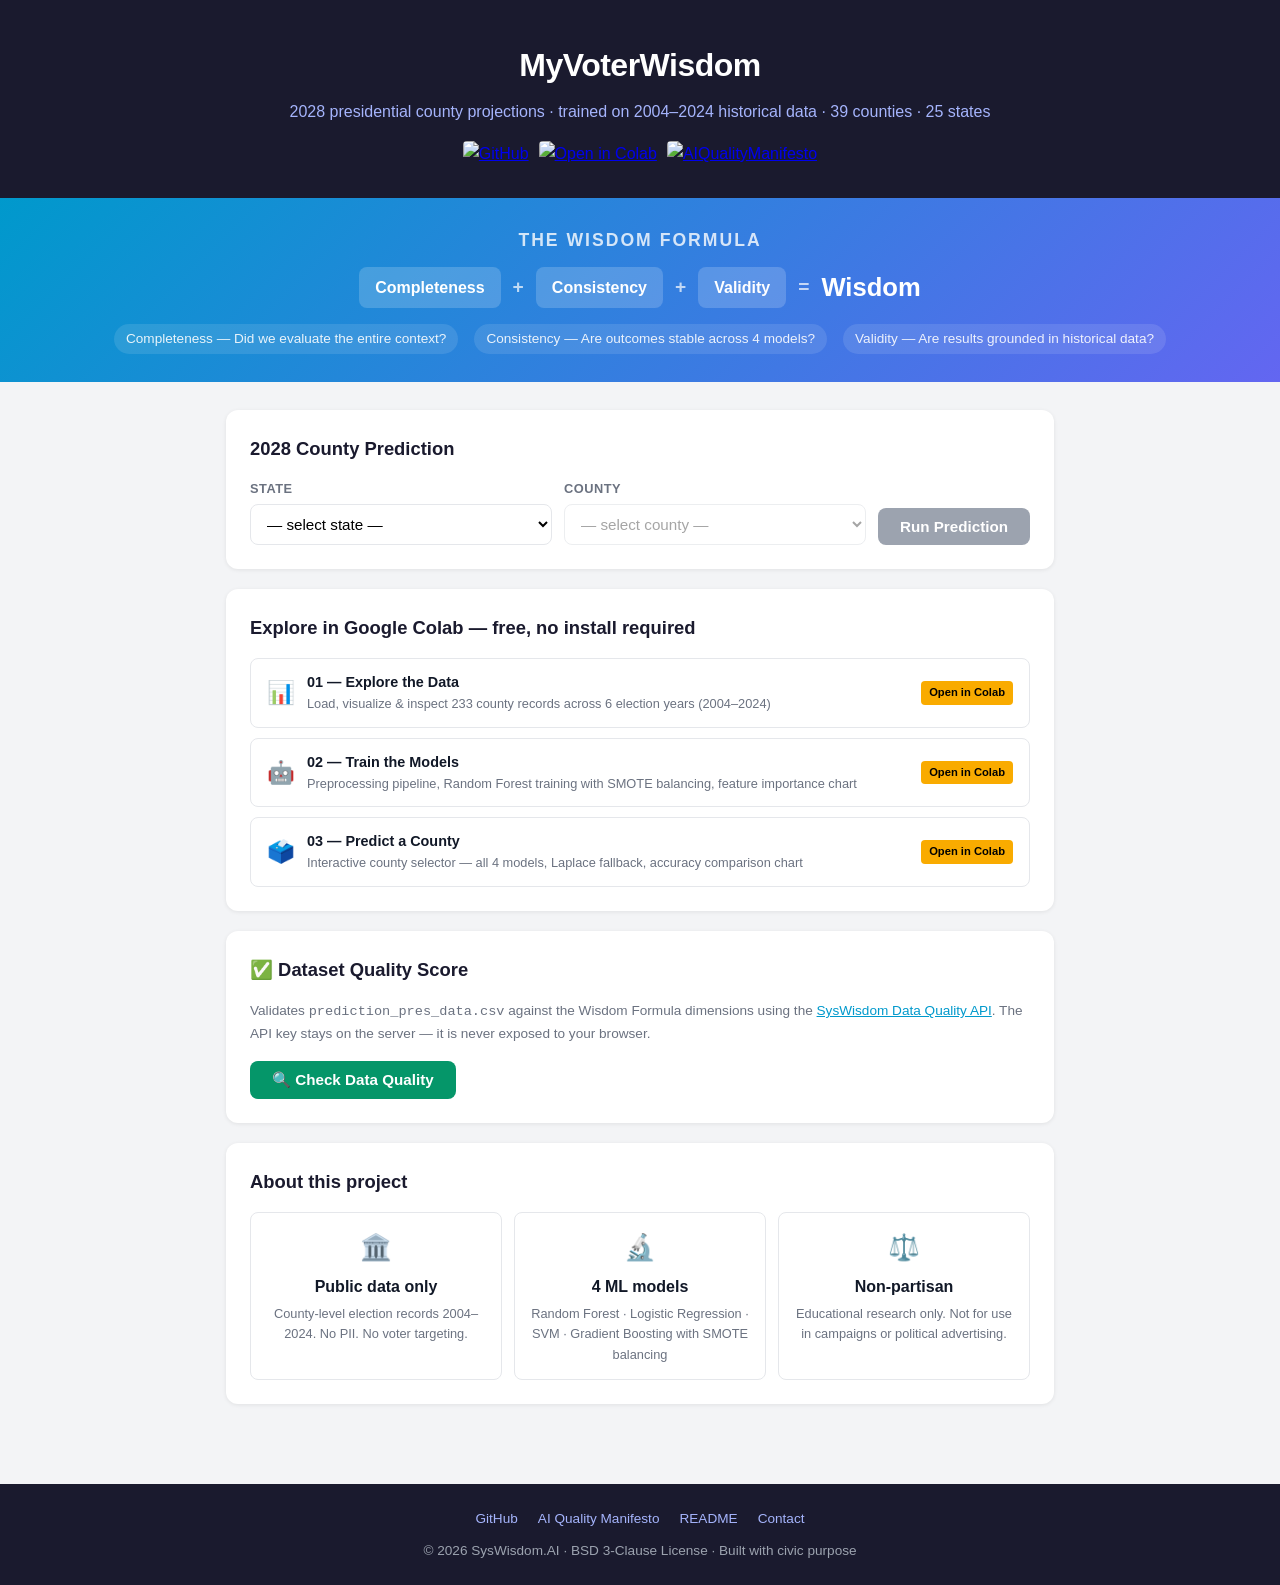
==== commit 293d0a1d: "fix: clarify subtitle — trained on 2004-2024 data, projecting 2028" ====
--- a/static/index.html
+++ b/static/index.html
@@ -180,7 +180,7 @@
 
 <header>
     <h1>MyVoterWisdom</h1>
-    <p>Open-source election prediction &middot; 39 counties &middot; 25 states &middot; 2004&ndash;2028</p>
+    <p>2028 presidential county projections &middot; trained on 2004&ndash;2024 historical data &middot; 39 counties &middot; 25 states</p>
     <div class="badges">
         <a href="https://github.com/sysWisdom/myvoterwisdom" target="_blank">
             <img src="https://img.shields.io/badge/GitHub-sysWisdom%2Fmyvoterwisdom-blue?logo=github" alt="GitHub">
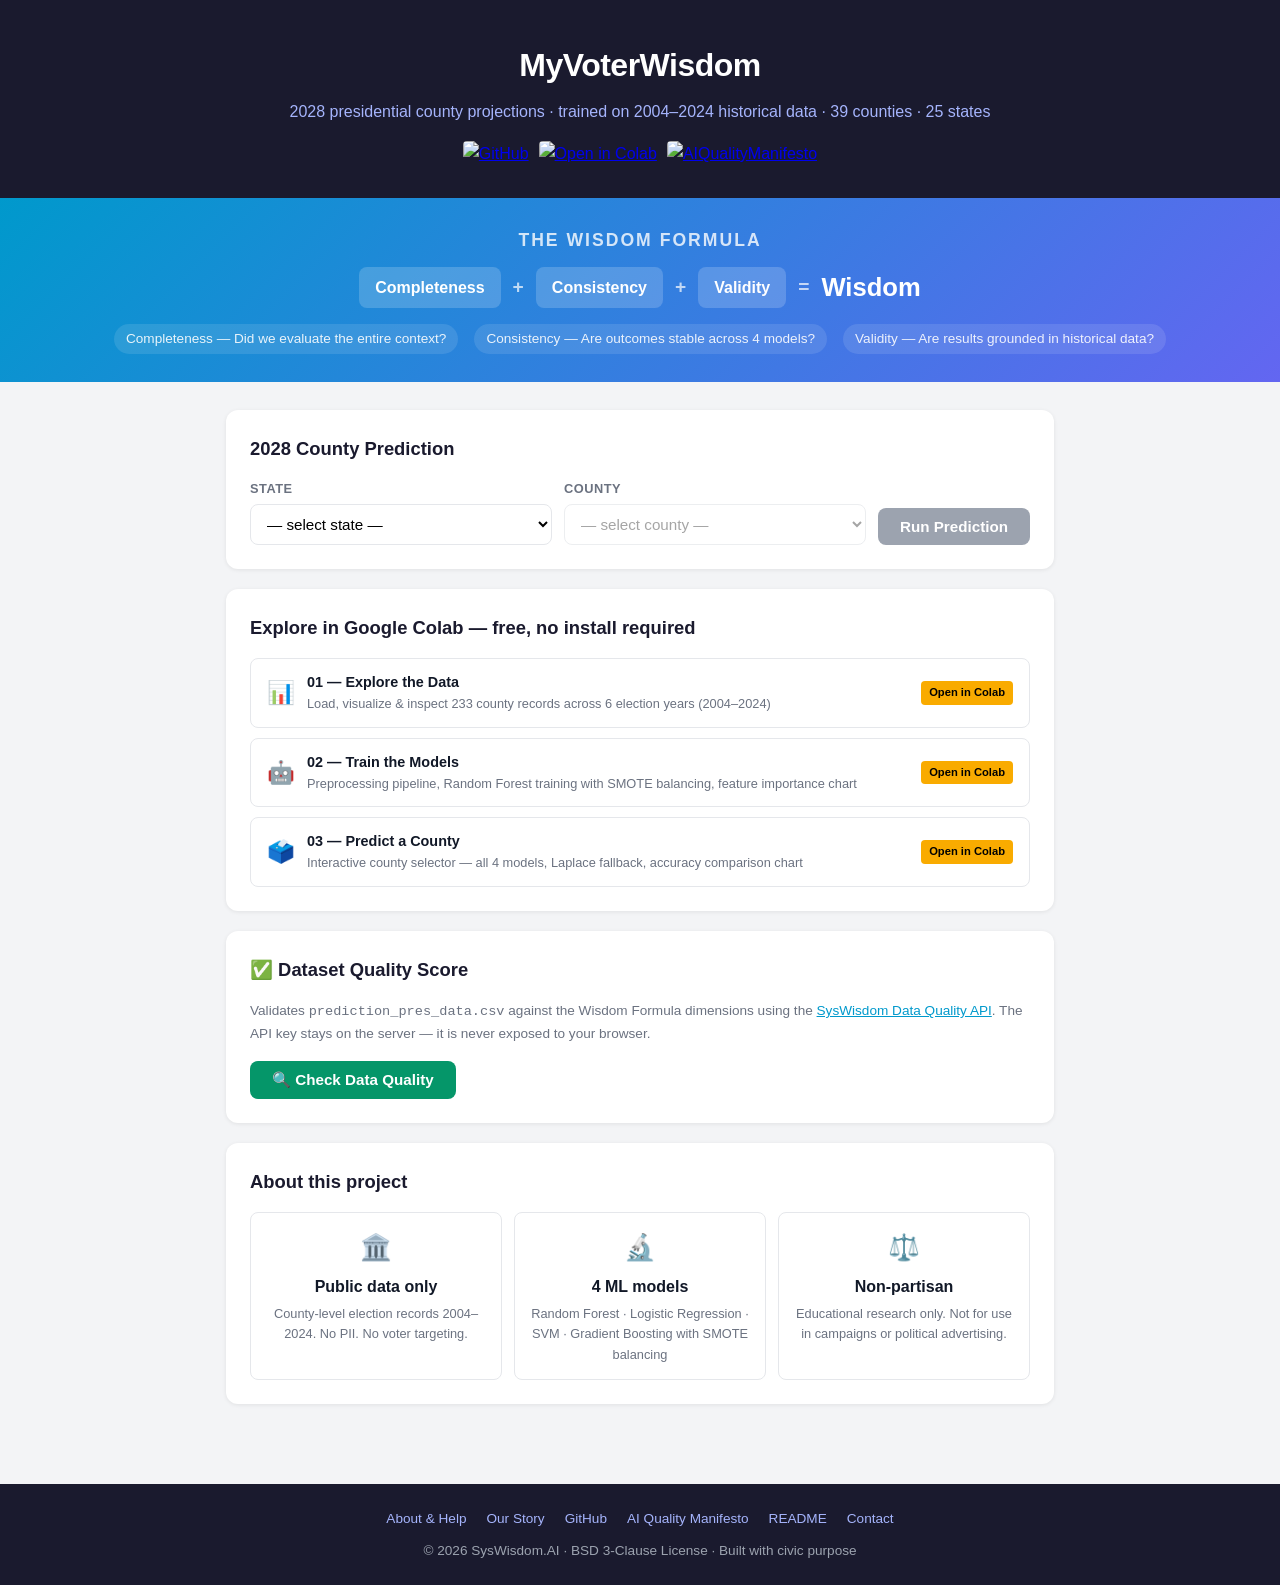
==== commit eda10bb2: "feat: add about/help page with origin story, DQ score explanation, and Responsible AI statement" ====
--- a/static/index.html
+++ b/static/index.html
@@ -314,6 +314,8 @@
 
 <footer>
     <div class="footer-links">
+        <a href="about.html">About &amp; Help</a>
+        <a href="https://www.syswisdom.ai/post/we-did-it-myvoterwisdom-com-alpha-is-complete-electoral-ai-insights-platform" target="_blank">Our Story</a>
         <a href="https://github.com/sysWisdom/myvoterwisdom" target="_blank">GitHub</a>
         <a href="https://github.com/sysWisdom/AIQualityManifesto" target="_blank">AI Quality Manifesto</a>
         <a href="https://github.com/sysWisdom/myvoterwisdom/blob/main/README.md" target="_blank">README</a>
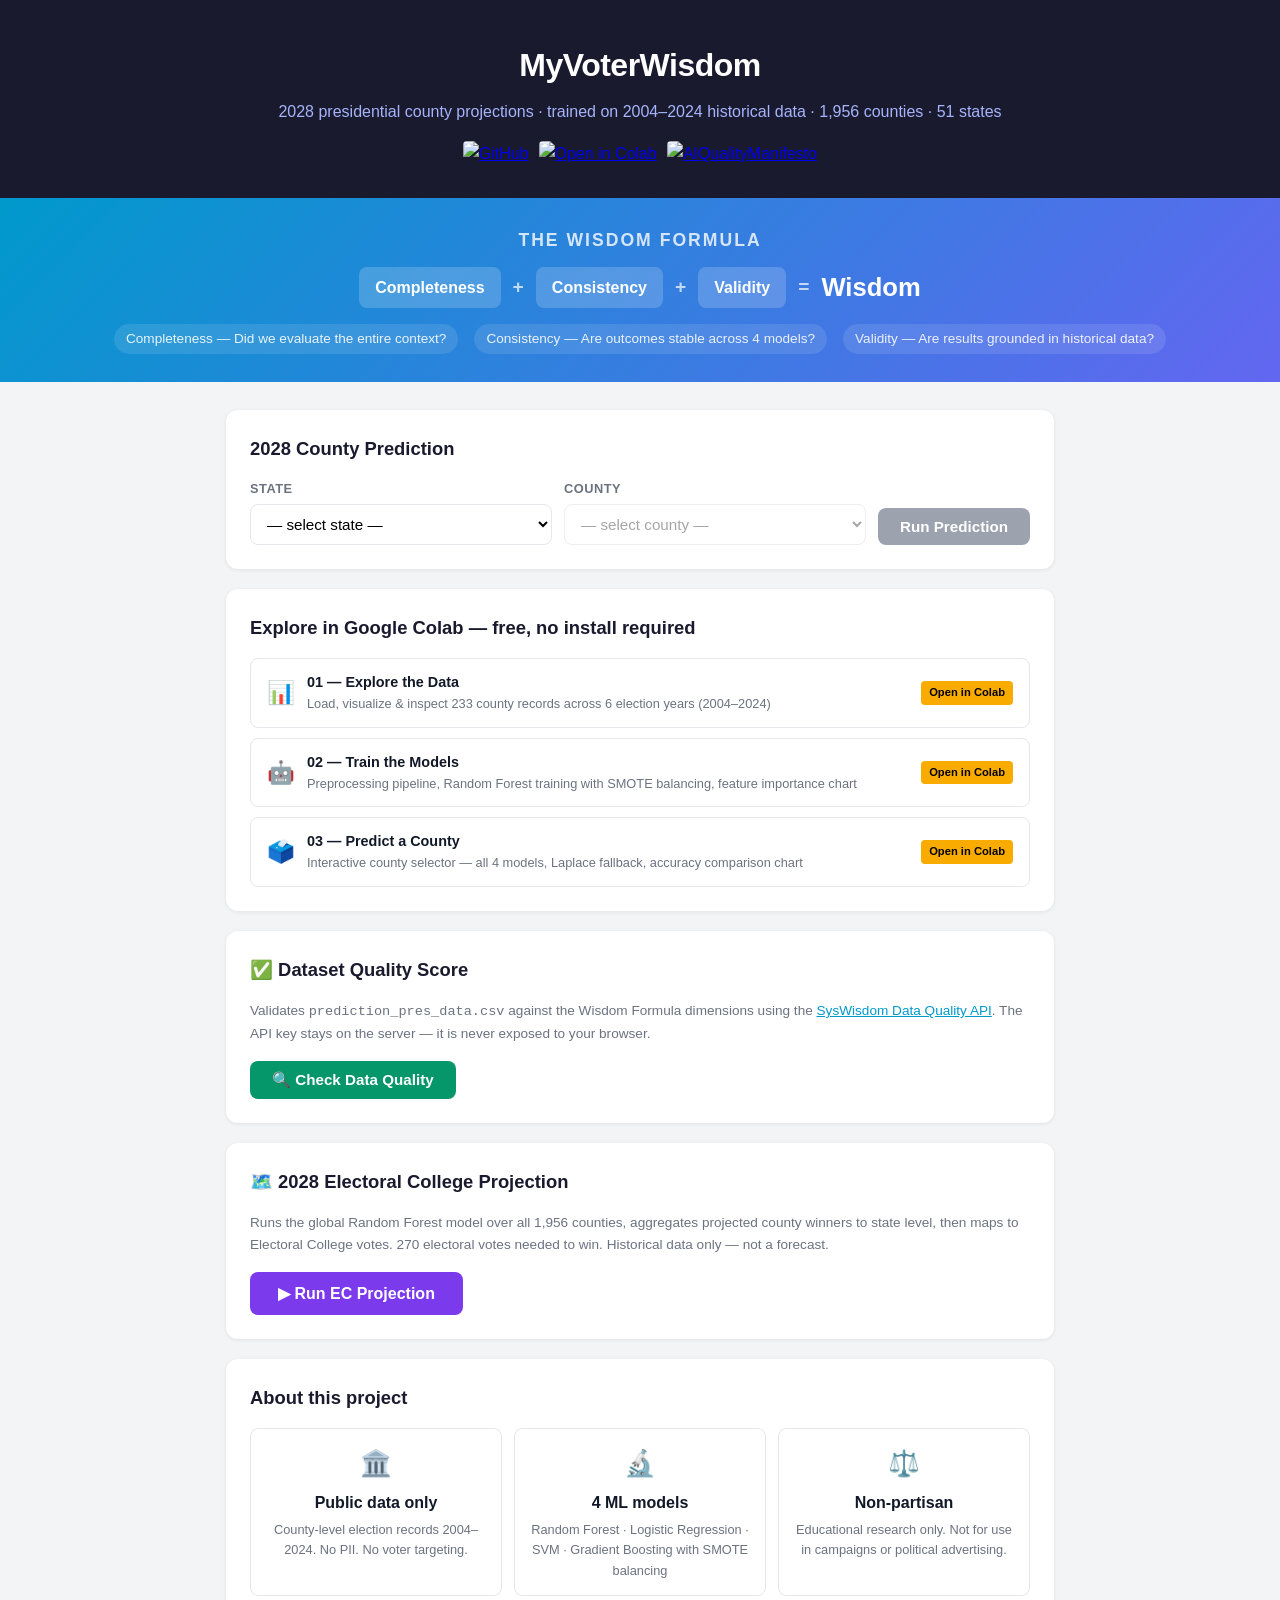
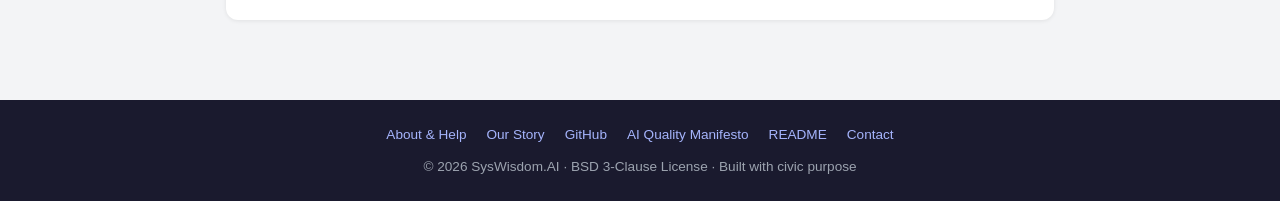
==== commit 480f0cbd: "feat: Phase 7 Electoral College projection — /predict-ec endpoint + state map UI (Dem 298 / Rep 240)" ====
--- a/static/index.html
+++ b/static/index.html
@@ -169,6 +169,63 @@
         .dq-btn:hover     { background: #047857; }
         .dq-btn:disabled  { background: #9ca3af; cursor: not-allowed; }
 
+        /* ELECTORAL COLLEGE */
+        .ec-btn {
+            background: #7c3aed; color: #fff; border: none;
+            padding: 12px 28px; border-radius: 8px; font-size: 1rem;
+            font-weight: 600; cursor: pointer; transition: background .2s;
+        }
+        .ec-btn:hover    { background: #6d28d9; }
+        .ec-btn:disabled { background: #9ca3af; cursor: not-allowed; }
+        .ec-tally {
+            display: flex; align-items: stretch; border-radius: 12px;
+            overflow: hidden; height: 56px; margin: 20px 0; font-weight: 700;
+            font-size: 1.1rem;
+        }
+        .ec-tally .dem {
+            background: #1d4ed8; color: #fff;
+            display: flex; align-items: center; justify-content: center;
+            transition: width .6s ease;
+        }
+        .ec-tally .rep {
+            background: #b91c1c; color: #fff;
+            display: flex; align-items: center; justify-content: center;
+            transition: width .6s ease;
+        }
+        .ec-tally .mid {
+            background: #6b7280; color: #fff;
+            display: flex; align-items: center; justify-content: center;
+            min-width: 48px; font-size: .8rem; writing-mode: vertical-rl;
+        }
+        .ec-total { text-align: center; font-size: .85rem; color: var(--muted); margin-bottom: 16px; }
+        .state-grid {
+            display: grid;
+            grid-template-columns: repeat(auto-fill, minmax(88px, 1fr));
+            gap: 8px; margin-top: 16px;
+        }
+        .state-tile {
+            border-radius: 8px; padding: 8px 6px; text-align: center;
+            font-size: .78rem; line-height: 1.4;
+        }
+        .state-tile.dem { background: #dbeafe; border: 2px solid #1d4ed8; }
+        .state-tile.rep { background: #fee2e2; border: 2px solid #b91c1c; }
+        .state-tile .st-code { font-weight: 700; font-size: 1rem; }
+        .state-tile.dem .st-code { color: #1d4ed8; }
+        .state-tile.rep .st-code { color: #b91c1c; }
+        .state-tile .st-ec  { font-weight: 600; color: #374151; }
+        .state-tile .st-mrg { color: var(--muted); font-size: .72rem; }
+        .swing-list { margin-top: 16px; }
+        .swing-item {
+            display: flex; justify-content: space-between; align-items: center;
+            padding: 6px 10px; border-radius: 6px; margin-bottom: 4px;
+            background: #f9fafb; border: 1px solid var(--border);
+            font-size: .85rem;
+        }
+        .swing-item .sw-loc { font-weight: 600; }
+        .swing-item .sw-d   { color: #1d4ed8; font-weight: 700; }
+        .swing-item .sw-r   { color: #b91c1c; font-weight: 700; }
+        .swing-item .sw-mrg { color: var(--muted); }
+
         /* FOOTER */
         footer { background: var(--dark); color: #9ca3af; text-align: center; padding: 24px; font-size: .85rem; }
         footer a { color: #a5b4fc; text-decoration: none; }
@@ -180,7 +237,7 @@
 
 <header>
     <h1>MyVoterWisdom</h1>
-    <p>2028 presidential county projections &middot; trained on 2004&ndash;2024 historical data &middot; 39 counties &middot; 25 states</p>
+    <p>2028 presidential county projections &middot; trained on 2004&ndash;2024 historical data &middot; 1,956 counties &middot; 51 states</p>
     <div class="badges">
         <a href="https://github.com/sysWisdom/myvoterwisdom" target="_blank">
             <img src="https://img.shields.io/badge/GitHub-sysWisdom%2Fmyvoterwisdom-blue?logo=github" alt="GitHub">
@@ -288,6 +345,39 @@
         <div id="dq-result" style="display:none;margin-top:20px"></div>
     </div>
 
+    <!-- ELECTORAL COLLEGE PROJECTION (Phase 7) -->
+    <div class="card">
+        <h2>&#x1F5FA;&#xFE0F; 2028 Electoral College Projection</h2>
+        <p style="font-size:.85rem;color:var(--muted);margin-bottom:16px">
+            Runs the global Random Forest model over all 1,956 counties, aggregates
+            projected county winners to state level, then maps to Electoral College votes.
+            270 electoral votes needed to win. Historical data only &mdash; not a forecast.
+        </p>
+        <button id="runEC" class="ec-btn">&#x25B6; Run EC Projection</button>
+        <p id="ec-loading" style="display:none;margin-top:12px;font-style:italic;color:var(--muted)">
+            Computing county predictions&hellip; this may take up to 30 s on first run.
+        </p>
+        <div id="ec-result" style="display:none;margin-top:20px">
+            <div class="ec-tally" id="ec-bar">
+                <div class="dem" id="ec-dem-bar" style="width:50%">Dem <span id="ec-dem-n">0</span></div>
+                <div class="mid">270</div>
+                <div class="rep" id="ec-rep-bar" style="width:50%"><span id="ec-rep-n">0</span> Rep</div>
+            </div>
+            <p class="ec-total" id="ec-winner-line"></p>
+
+            <h3 style="margin:20px 0 8px;font-size:1rem">&#x1F4CD; Top Swing Counties (margin &lt; 5%)</h3>
+            <div class="swing-list" id="swing-list"></div>
+
+            <h3 style="margin:20px 0 8px;font-size:1rem">&#x1F5FA;&#xFE0F; State-by-State Results</h3>
+            <div class="state-grid" id="state-grid"></div>
+
+            <p style="margin-top:16px;font-size:.75rem;color:var(--muted)">
+                <em>Maine &amp; Nebraska shown as winner-take-all for simplicity.
+                Model accuracy: ~99.9% on 3,831-row global test set (RF).</em>
+            </p>
+        </div>
+    </div>
+
     <!-- ABOUT -->
     <div class="card">
         <h2>About this project</h2>
@@ -527,6 +617,94 @@
 
         dqResult.innerHTML = html;
     }
+
+    // ── Electoral College Projection ──────────────────────────────────────────
+    const ecBtn    = document.getElementById('runEC');
+    const ecLoad   = document.getElementById('ec-loading');
+    const ecResult = document.getElementById('ec-result');
+
+    ecBtn.addEventListener('click', () => {
+        ecBtn.disabled = true;
+        ecLoad.style.display = 'block';
+        ecResult.style.display = 'none';
+
+        fetch(`${API_BASE}/predict-ec`)
+            .then(r => r.json())
+            .then(data => {
+                ecLoad.style.display = 'none';
+                ecBtn.disabled = false;
+                if (data.error) {
+                    ecResult.innerHTML = `<p style="color:#dc2626">&#x26A0;&#xFE0F; ${data.error}: ${data.details || ''}</p>`;
+                    ecResult.style.display = 'block';
+                    return;
+                }
+                renderEC(data);
+                ecResult.style.display = 'block';
+                ecResult.scrollIntoView({ behavior: 'smooth', block: 'start' });
+            })
+            .catch(err => {
+                ecLoad.style.display = 'none';
+                ecBtn.disabled = false;
+                ecResult.innerHTML = '<p style="color:#dc2626">&#x26A0;&#xFE0F; Service unavailable &mdash; server may be warming up. Try again in a moment.</p>';
+                ecResult.style.display = 'block';
+                console.error(err);
+            });
+    });
+
+    function renderEC(data) {
+        const totals = data.totals  || {};
+        const states = data.states  || {};
+        const swings = data.swing_counties || [];
+        const totalEC = totals.total_ec || 538;
+        const demEC   = totals.dem_ec   || 0;
+        const repEC   = totals.rep_ec   || 0;
+
+        // EC bar
+        const demPct = (demEC / totalEC * 100).toFixed(1);
+        const repPct = (repEC / totalEC * 100).toFixed(1);
+        document.getElementById('ec-dem-bar').style.width = demPct + '%';
+        document.getElementById('ec-rep-bar').style.width = repPct + '%';
+        document.getElementById('ec-dem-n').textContent  = demEC;
+        document.getElementById('ec-rep-n').textContent  = repEC;
+
+        const winner270 = demEC >= 270 ? 'Democratic' : (repEC >= 270 ? 'Republican' : 'No majority');
+        const winColor  = demEC >= 270 ? '#1d4ed8' : '#b91c1c';
+        document.getElementById('ec-winner-line').innerHTML =
+            `<strong style="color:${winColor}">${winner270} majority</strong> &mdash; ${demEC} Dem / ${repEC} Rep (270 needed)`;
+
+        // Swing counties
+        const swingEl = document.getElementById('swing-list');
+        if (swings.length === 0) {
+            swingEl.innerHTML = '<p style="color:var(--muted);font-size:.85rem">No swing counties found.</p>';
+        } else {
+            swingEl.innerHTML = swings.map(s => {
+                const cls = s.predicted === 'D' ? 'sw-d' : 'sw-r';
+                const lbl = s.predicted === 'D' ? 'Dem' : 'Rep';
+                return `<div class="swing-item">
+                    <span class="sw-loc">${s.county}, ${s.state}</span>
+                    <span class="${cls}">${lbl}</span>
+                    <span class="sw-mrg">${s.margin_pct.toFixed(1)}% margin</span>
+                </div>`;
+            }).join('');
+        }
+
+        // State grid — sorted Dem first (by EC votes desc), then Rep
+        const stateGrid = document.getElementById('state-grid');
+        const stateList = Object.entries(states)
+            .sort((a, b) => {
+                if (a[1].winner !== b[1].winner) return a[1].winner === 'D' ? -1 : 1;
+                return b[1].ec_votes - a[1].ec_votes;
+            });
+        stateGrid.innerHTML = stateList.map(([code, s]) => {
+            const cls = s.winner === 'D' ? 'dem' : 'rep';
+            const lbl = s.winner === 'D' ? 'Dem' : 'Rep';
+            return `<div class="state-tile ${cls}">
+                <div class="st-code">${code}</div>
+                <div class="st-ec">${s.ec_votes} EV &middot; ${lbl}</div>
+                <div class="st-mrg">${s.margin_pct}% margin</div>
+            </div>`;
+        }).join('');
+    }
 </script>
 </body>
 </html>
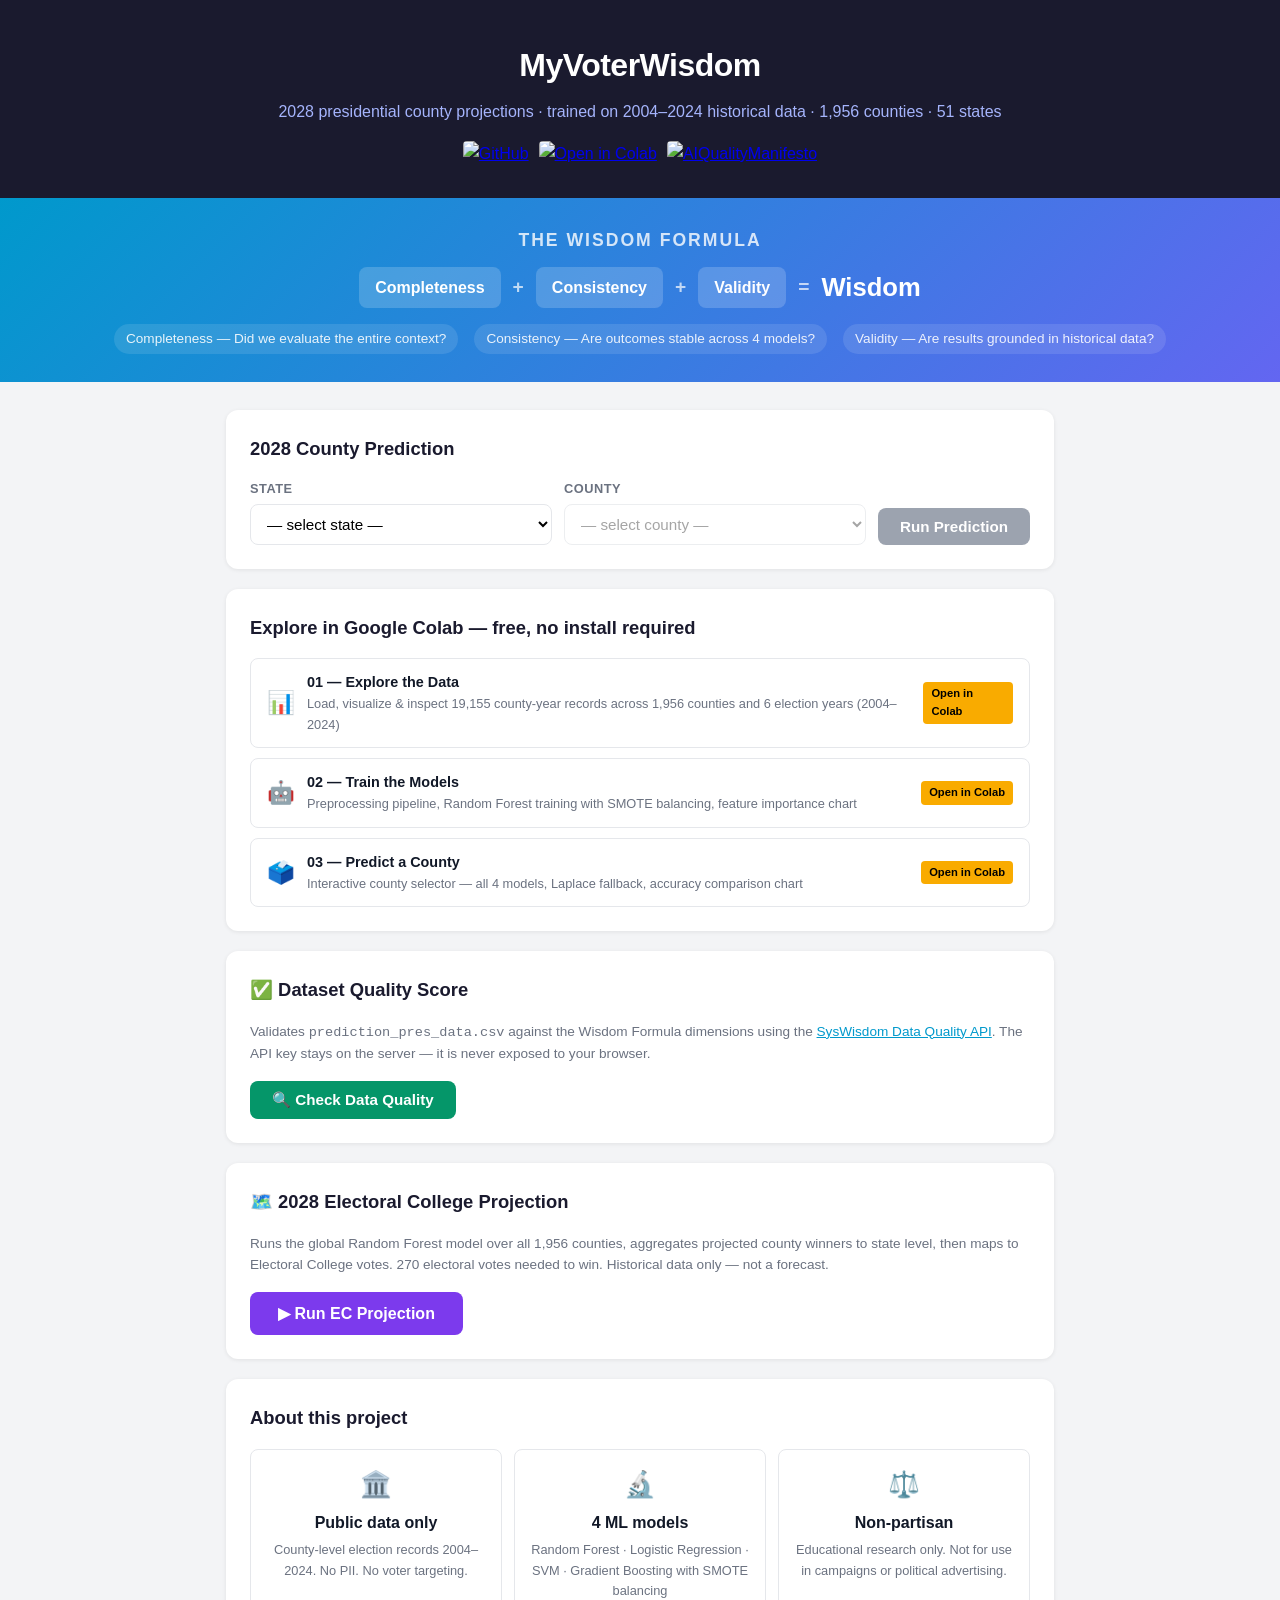
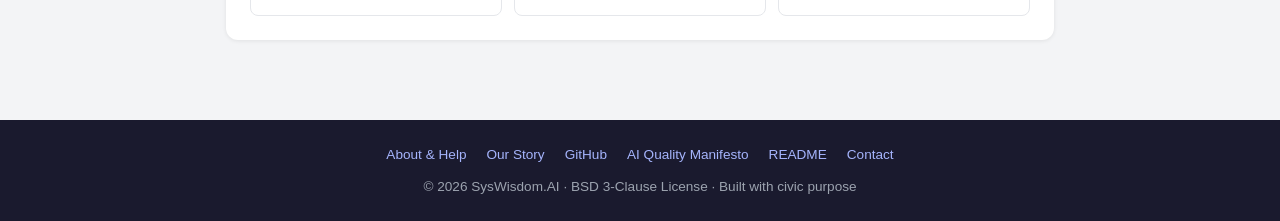
==== commit 88838094: "fix: expand dropdowns to 1956 counties; fix notebook turnout div/0 + county comparison name collisio" ====
--- a/static/index.html
+++ b/static/index.html
@@ -309,7 +309,7 @@
                 <span class="nb-icon">&#x1F4CA;</span>
                 <div>
                     <div class="nb-title">01 &mdash; Explore the Data</div>
-                    <div class="nb-desc">Load, visualize &amp; inspect 233 county records across 6 election years (2004&ndash;2024)</div>
+                    <div class="nb-desc">Load, visualize &amp; inspect 19,155 county-year records across 1,956 counties and 6 election years (2004&ndash;2024)</div>
                 </div>
                 <span class="colab-badge">Open in Colab</span>
             </a>
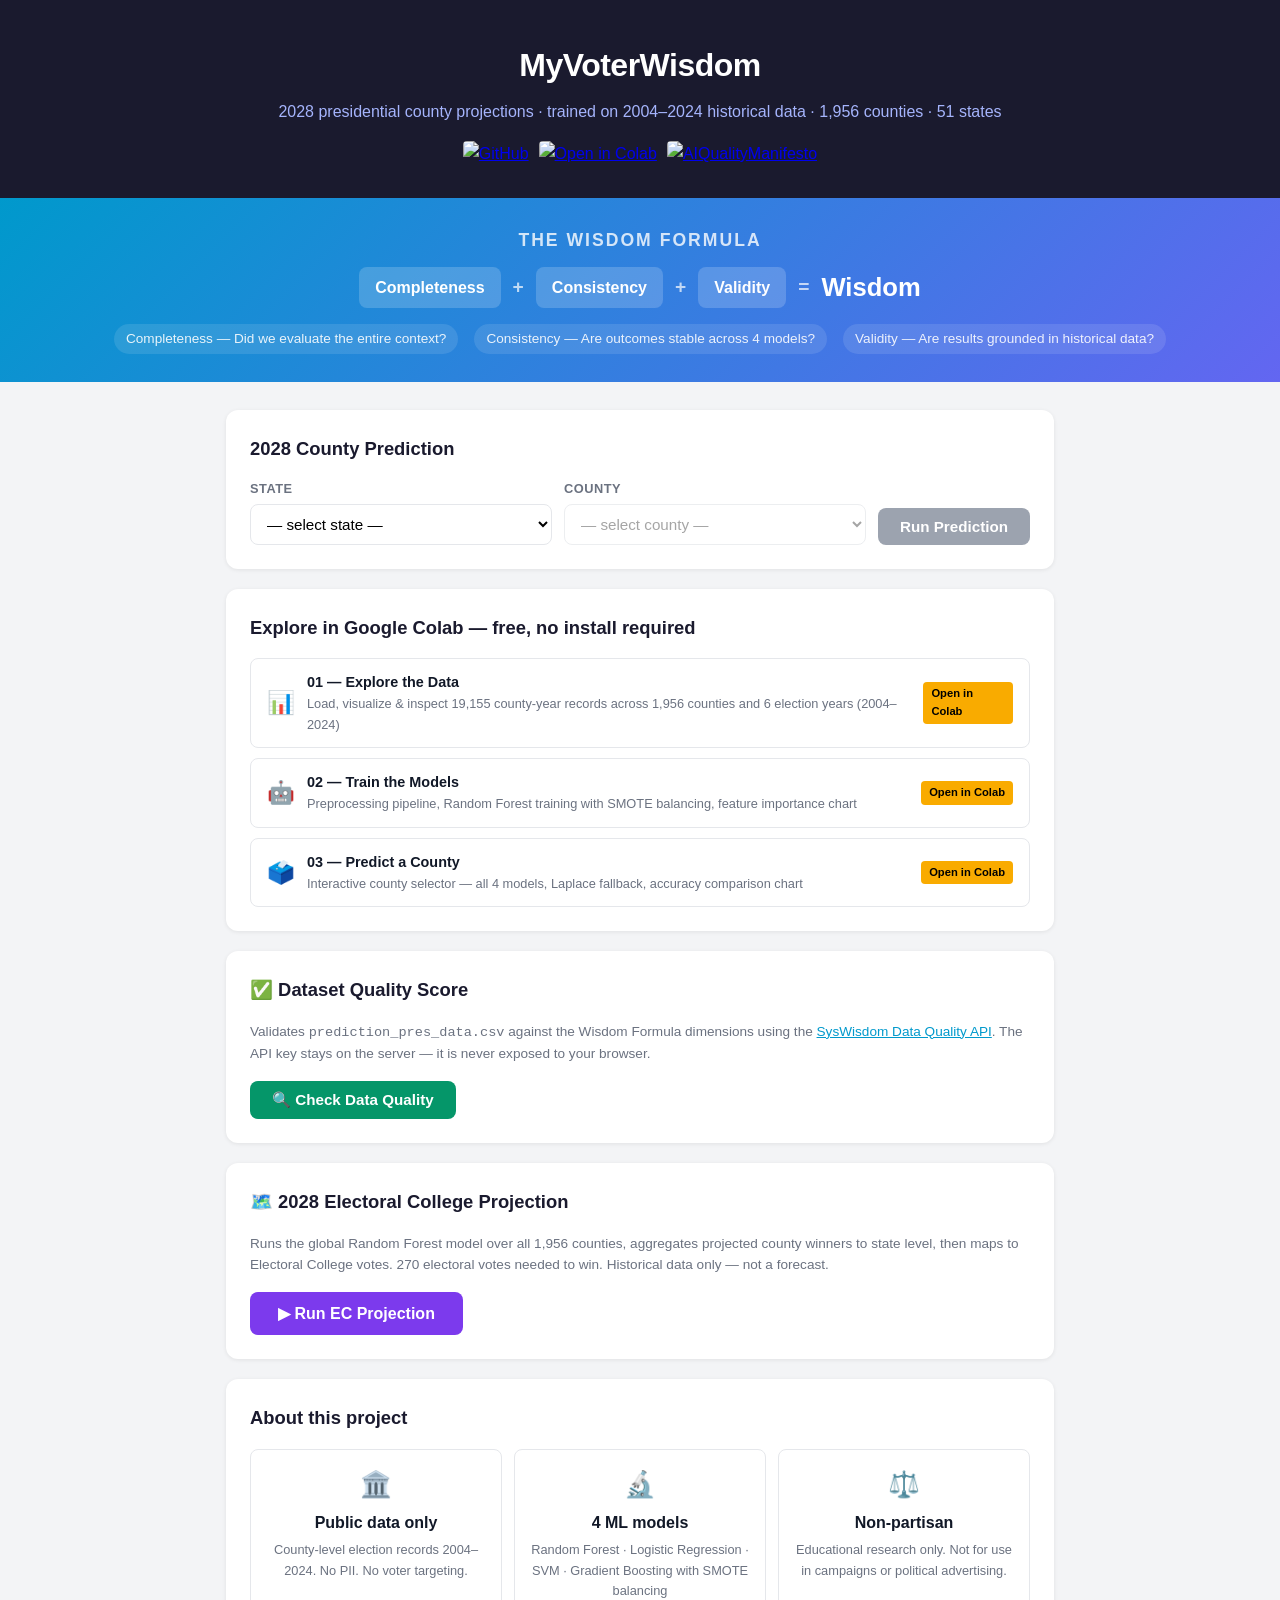
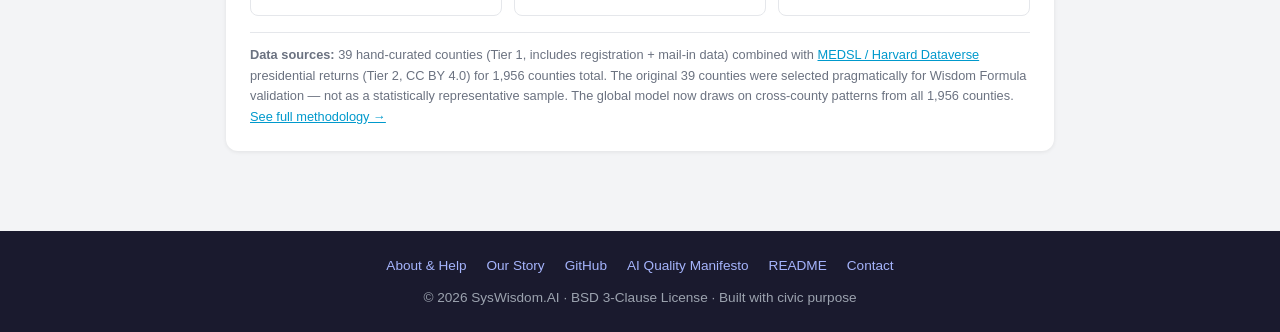
==== commit d9534666: "docs(about): add data sample methodology and representativeness section - Add '#data-sample' card to" ====
--- a/static/index.html
+++ b/static/index.html
@@ -398,6 +398,15 @@
                 <p>Educational research only. Not for use in campaigns or political advertising.</p>
             </div>
         </div>
+        <p style="font-size:.8rem;color:var(--muted);margin-top:16px;padding-top:12px;border-top:1px solid var(--border)">
+            <strong>Data sources:</strong> 39 hand-curated counties (Tier 1, includes registration + mail-in data) combined with
+            <a href="https://dataverse.harvard.edu/dataset.xhtml?persistentId=doi:10.7910/DVN/VOQCHQ" target="_blank" style="color:var(--blue)">MEDSL / Harvard Dataverse</a>
+            presidential returns (Tier 2, CC BY 4.0) for 1,956 counties total.
+            The original 39 counties were selected pragmatically for Wisdom Formula validation &mdash; not as a
+            statistically representative sample. The global model now draws on cross-county patterns from all
+            1,956 counties.
+            <a href="about.html#data-sample" style="color:var(--blue)">See full methodology &rarr;</a>
+        </p>
     </div>
 
 </main>
